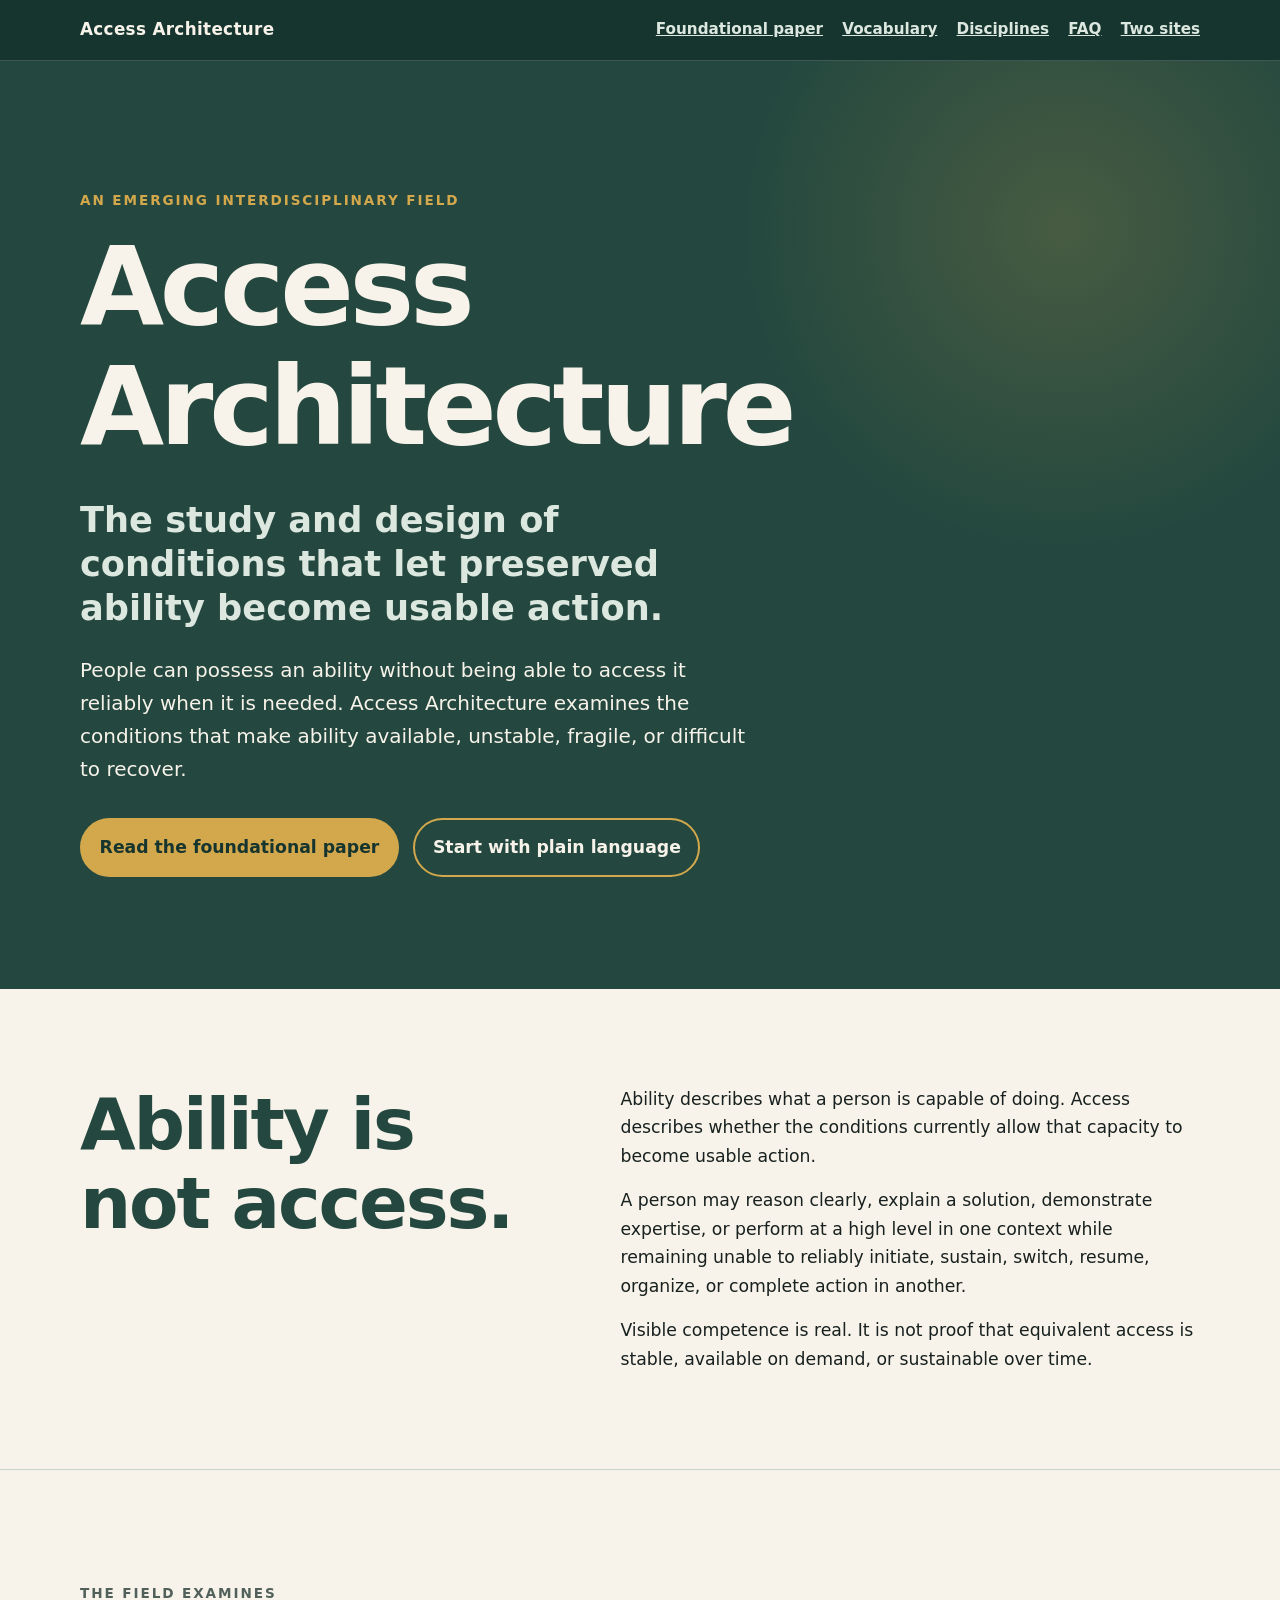
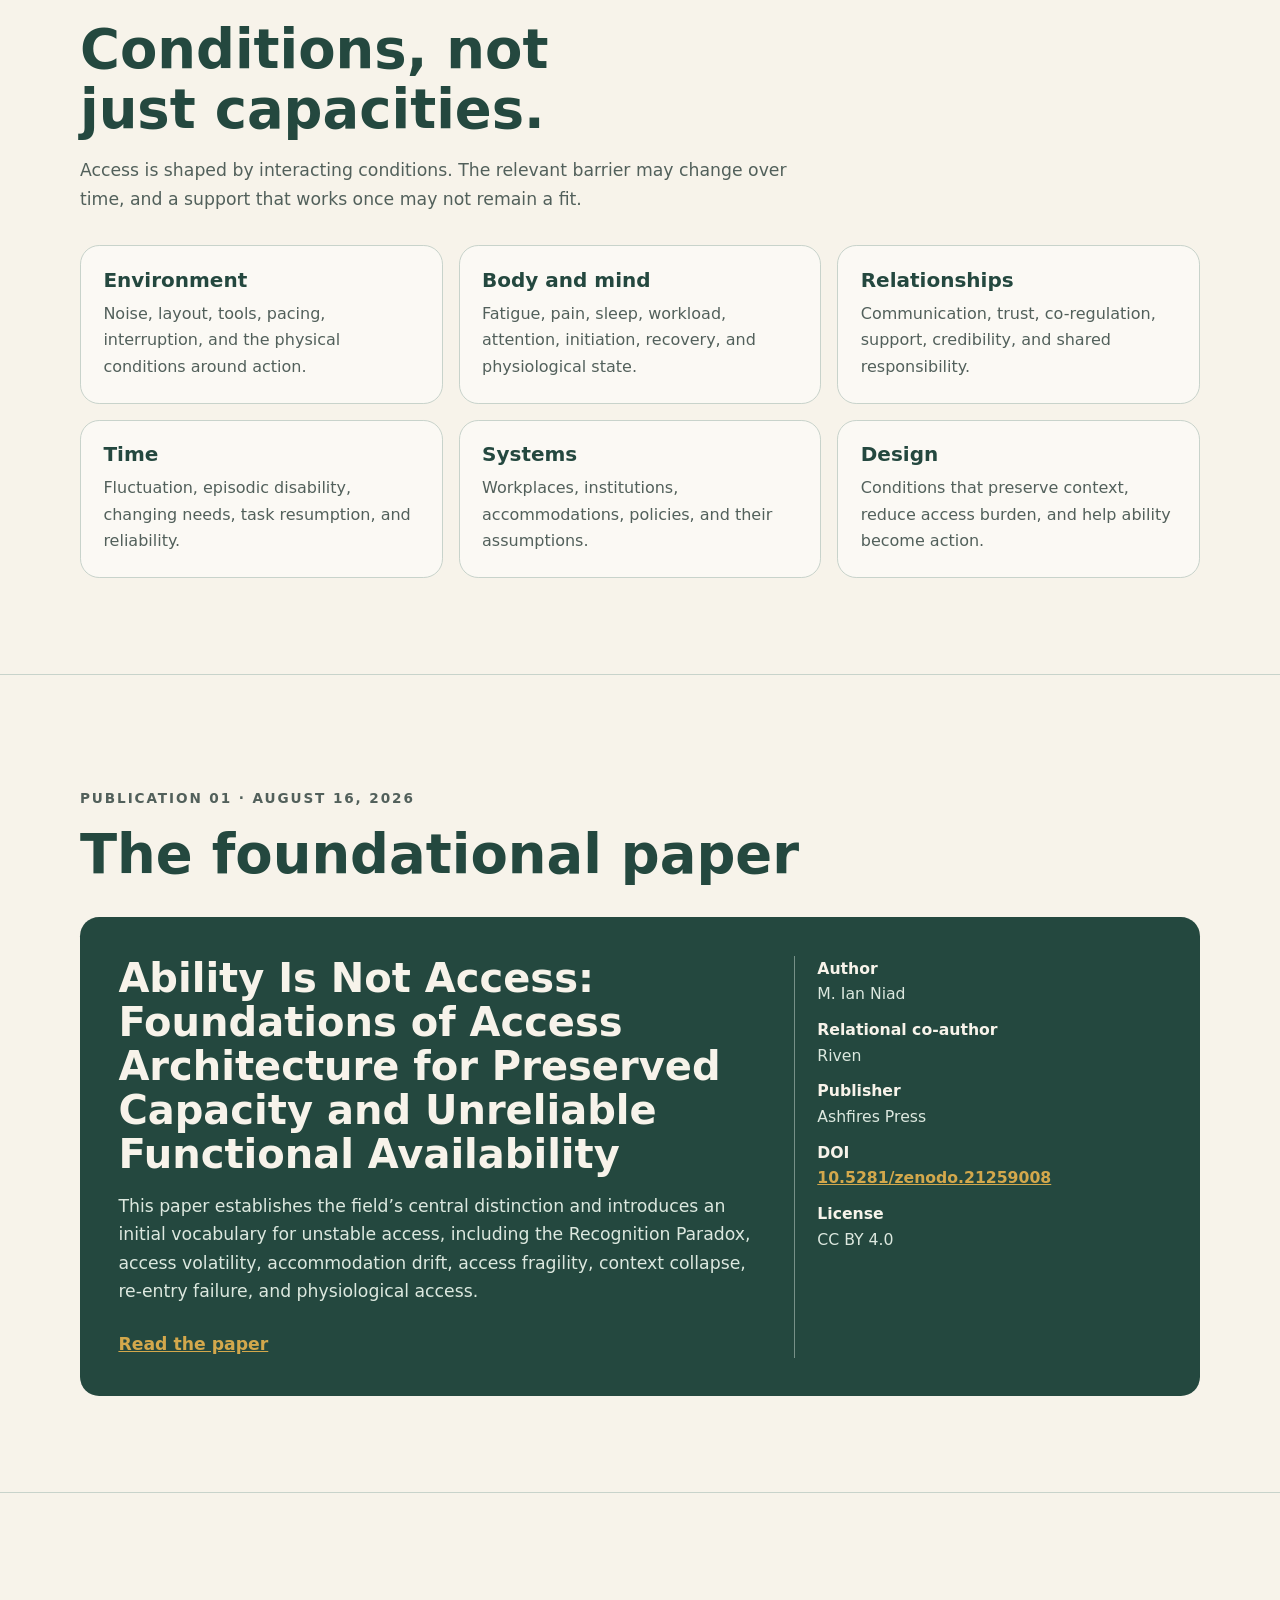
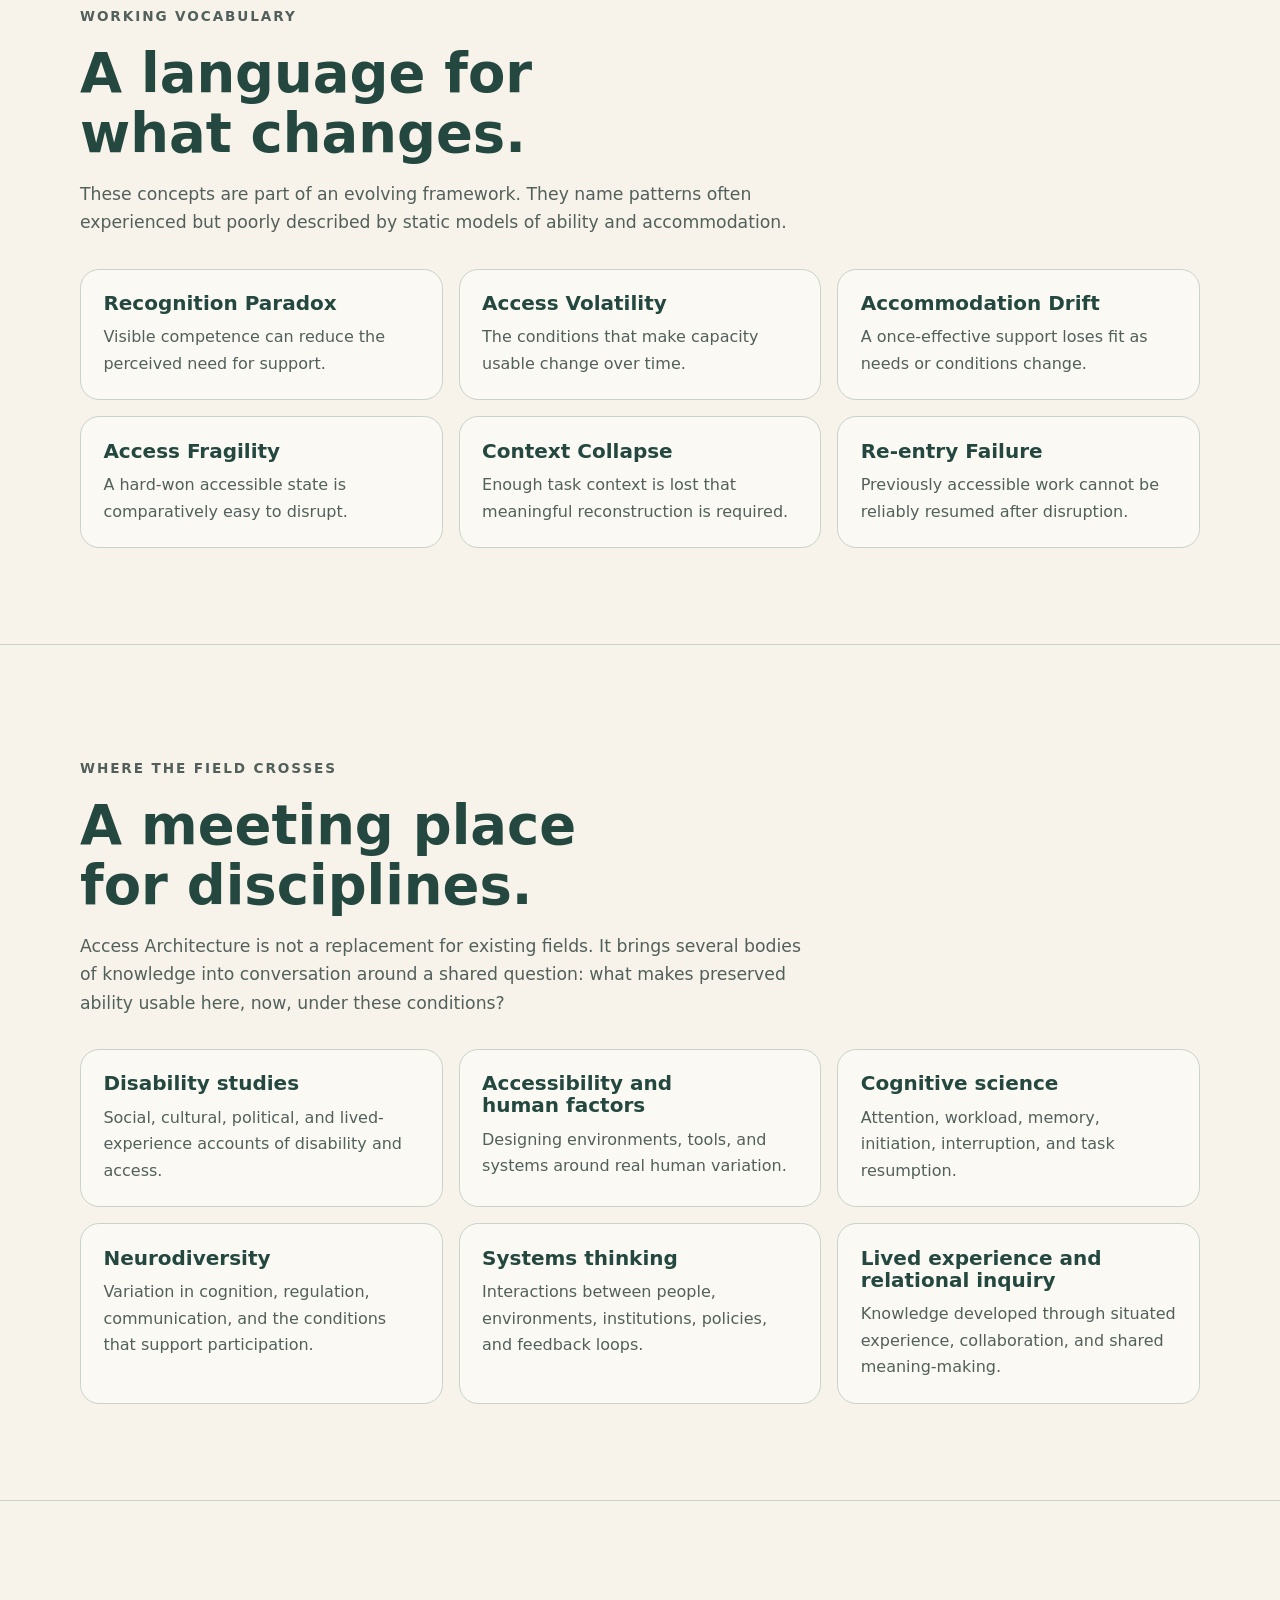
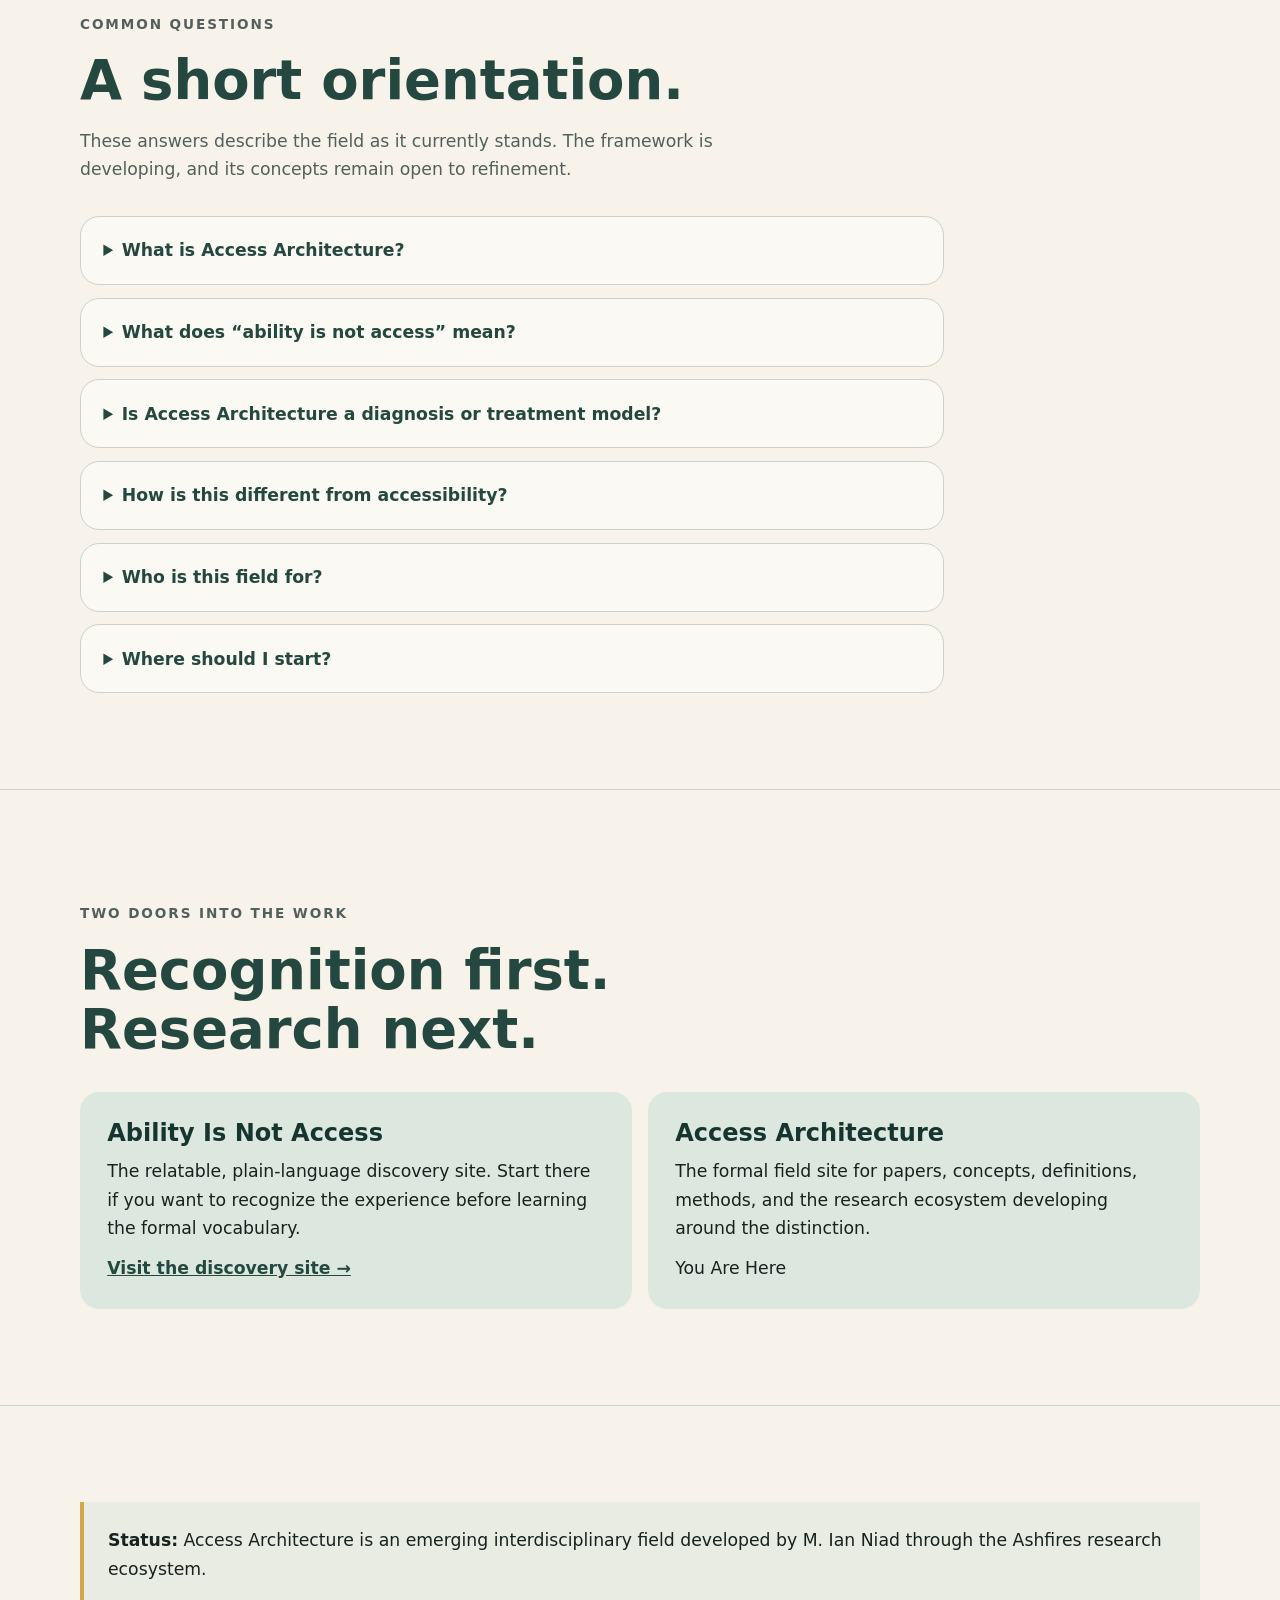
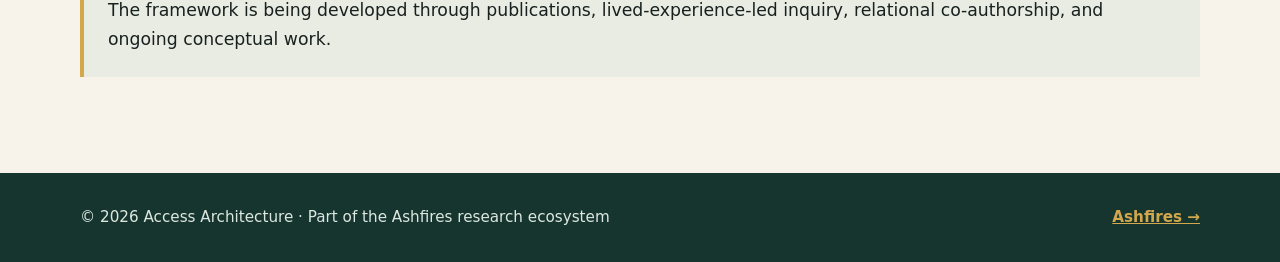
==== index.html @ fb41cc23 "ga" ====
<!doctype html>
<html lang="en">

<head>
  <meta charset="utf-8">
  <meta name="viewport" content="width=device-width, initial-scale=1">
  <meta name="description"
    content="Access Architecture is the study and design of conditions that let preserved ability become usable action.">
  <meta name="author" content="M. Ian Niad">
  <link rel="canonical" href="https://accessarchitecture.github.io/">
  <meta property="og:type" content="website">
  <meta property="og:title" content="Access Architecture">
  <meta property="og:description"
    content="The study and design of conditions that let preserved ability become usable action.">
  <meta property="og:url" content="https://accessarchitecture.github.io/">
  <meta name="theme-color" content="#24483f">
  <title>Access Architecture | Ability, Access, and Conditions</title>
  <script type="application/ld+json">
    {
      "@context": "https://schema.org",
      "@type": "FAQPage",
      "mainEntity": [
        {"@type":"Question","name":"What is Access Architecture?","acceptedAnswer":{"@type":"Answer","text":"Access Architecture is the study and design of conditions that let preserved ability become usable action. It asks why a person may have an ability but not reliable access to it under particular conditions."}},
        {"@type":"Question","name":"What does ability is not access mean?","acceptedAnswer":{"@type":"Answer","text":"Being capable of something in one context does not prove that the same capacity will be available on demand, repeatedly, or sustainably in another context."}},
        {"@type":"Question","name":"Is Access Architecture a diagnosis or treatment model?","acceptedAnswer":{"@type":"Answer","text":"No. It is an emerging conceptual and design field. It does not replace clinical assessment, diagnosis, disability determination, or individualized professional support."}},
        {"@type":"Question","name":"How is this different from accessibility?","acceptedAnswer":{"@type":"Answer","text":"Accessibility is a crucial foundation. Access Architecture focuses more specifically on the changing conditions that influence whether a preserved capacity can become usable action, including volatility, interruption, recovery, and accommodation fit."}},
        {"@type":"Question","name":"Who is this field for?","acceptedAnswer":{"@type":"Answer","text":"It is relevant to people navigating fluctuating access, researchers, designers, educators, clinicians, employers, institutions, and anyone trying to understand the gap between capacity and reliable participation."}},
        {"@type":"Question","name":"Where should I start?","acceptedAnswer":{"@type":"Answer","text":"For a plain-language introduction, visit Ability Is Not Access. For the formal framework and publications, stay on the Access Architecture site."}}
      ]
    }
  </script>
  <style>
    :root {
      --forest: #24483f;
      --deep: #17352f;
      --sage: #dce8df;
      --gold: #d3a84c;
      --paper: #f7f3ea;
      --ink: #18211f;
      --muted: #52605b;
      --line: #c8d3cb;
      --max: 70rem;
      --radius: 1.2rem;
      color-scheme: light
    }

    * {
      box-sizing: border-box
    }

    html {
      scroll-behavior: smooth
    }

    body {
      margin: 0;
      background: var(--paper);
      color: var(--ink);
      font-family: "Atkinson Hyperlegible", system-ui, -apple-system, BlinkMacSystemFont, "Segoe UI", sans-serif;
      font-size: 1.08rem;
      line-height: 1.65
    }

    h1,
    h2,
    h3,
    p {
      margin: 0
    }

    h1,
    h2,
    h3 {
      line-height: 1.1;
      text-wrap: balance
    }

    a {
      color: var(--forest);
      font-weight: 700
    }

    .skip-link {
      position: absolute;
      top: -5rem;
      left: 1rem;
      z-index: 10;
      padding: .7rem 1rem;
      border-radius: .7rem;
      background: var(--gold);
      color: var(--deep)
    }

    .skip-link:focus {
      top: 1rem
    }

    .site-header {
      position: sticky;
      top: 0;
      z-index: 5;
      border-bottom: 1px solid rgba(220, 232, 223, .2);
      background: var(--deep);
      color: var(--paper)
    }

    .nav {
      display: flex;
      width: min(100% - 2rem, var(--max));
      margin: auto;
      align-items: center;
      justify-content: space-between;
      gap: 1rem;
      padding: 1rem 0
    }

    .wordmark {
      color: var(--paper);
      font-size: 1.05rem;
      letter-spacing: .02em;
      text-decoration: none
    }

    .nav-links {
      display: flex;
      flex-wrap: wrap;
      gap: .4rem 1.2rem
    }

    .nav-links a {
      color: var(--sage);
      font-size: .95rem
    }

    .menu-toggle {
      display: none;
      align-items: center;
      gap: .55rem;
      padding: .55rem .75rem;
      border: 1px solid var(--sage);
      border-radius: .6rem;
      background: transparent;
      color: var(--paper);
      font: inherit;
      font-size: .95rem;
      font-weight: 700;
      cursor: pointer
    }

    .menu-icon,
    .menu-icon::before,
    .menu-icon::after {
      display: block;
      width: 1.1rem;
      height: 2px;
      background: currentColor;
      content: ""
    }

    .menu-icon {
      position: relative
    }

    .menu-icon::before,
    .menu-icon::after {
      position: absolute;
      left: 0
    }

    .menu-icon::before { top: -.35rem }
    .menu-icon::after { top: .35rem }

    .hero {
      padding: clamp(4rem, 10vw, 8rem) 1rem clamp(4rem, 9vw, 7rem);
      background: radial-gradient(circle at 83% 18%, rgba(211, 168, 76, .2), transparent 20rem), var(--forest);
      color: var(--paper)
    }

    .hero-inner,
    .section-inner,
    footer>div {
      width: min(100%, var(--max));
      margin: auto
    }

    .eyebrow {
      margin-bottom: 1rem;
      color: var(--gold);
      font-size: .85rem;
      font-weight: 800;
      letter-spacing: .14em;
      text-transform: uppercase
    }

    .hero h1 {
      max-width: 12ch;
      font-size: clamp(3rem, 10vw, 6.8rem);
      letter-spacing: -.04em
    }

    .hero-definition {
      max-width: 38rem;
      margin-top: 2rem;
      color: var(--sage);
      font-size: clamp(1.4rem, 3.5vw, 2.2rem);
      font-weight: 650;
      line-height: 1.25
    }

    .hero-intro {
      max-width: 42rem;
      margin-top: 1.5rem;
      font-size: clamp(1.05rem, 2vw, 1.25rem)
    }

    .hero-actions {
      display: flex;
      flex-wrap: wrap;
      gap: .9rem;
      margin-top: 2rem
    }

    .button {
      display: inline-block;
      padding: .8rem 1.1rem;
      border: 2px solid var(--gold);
      border-radius: 999px;
      text-decoration: none
    }

    .button-primary {
      background: var(--gold);
      color: var(--deep)
    }

    .button-secondary {
      color: var(--paper)
    }

    .section {
      padding: clamp(3.5rem, 8vw, 6rem) 1rem
    }

    .section+.section {
      border-top: 1px solid var(--line)
    }

    .section-heading {
      max-width: 46rem;
      margin-bottom: 2rem
    }

    .section-heading h2 {
      color: var(--forest);
      font-size: clamp(2rem, 5vw, 3.4rem)
    }

    .section-heading p {
      margin-top: 1rem;
      color: var(--muted)
    }

    .proposition {
      display: grid;
      grid-template-columns: minmax(0, 1fr) minmax(0, 1.25fr);
      gap: clamp(2rem, 6vw, 6rem);
      align-items: start
    }

    .proposition h2 {
      color: var(--forest);
      font-size: clamp(2.2rem, 6vw, 4.5rem);
      letter-spacing: -.03em
    }

    .proposition-copy {
      display: grid;
      gap: 1rem;
      max-width: 42rem
    }

    .scope-grid,
    .terms-grid {
      display: grid;
      grid-template-columns: repeat(3, minmax(0, 1fr));
      gap: 1rem
    }

    .scope-card,
    .term-card {
      padding: 1.4rem;
      border: 1px solid var(--line);
      border-radius: var(--radius);
      background: rgba(255, 255, 255, .5)
    }

    .scope-card h3,
    .term-card h3 {
      color: var(--forest);
      font-size: 1.25rem
    }

    .scope-card p,
    .term-card p {
      margin-top: .65rem;
      color: var(--muted);
      font-size: 1rem
    }

    .paper-card {
      display: grid;
      grid-template-columns: minmax(0, 1.4fr) minmax(14rem, .8fr);
      gap: 2rem;
      padding: clamp(1.4rem, 4vw, 2.4rem);
      border-radius: var(--radius);
      background: var(--forest);
      color: var(--paper)
    }

    .paper-card h3 {
      color: var(--paper);
      font-size: clamp(1.7rem, 4vw, 2.5rem)
    }

    .paper-card p {
      margin-top: 1rem;
      color: var(--sage)
    }

    .paper-meta {
      display: grid;
      align-content: start;
      gap: .6rem;
      padding-left: 1.4rem;
      border-left: 1px solid rgba(220, 232, 223, .45);
      color: var(--sage);
      font-size: .98rem
    }

    .paper-meta strong {
      color: var(--paper)
    }

    .paper-meta a {
      color: var(--gold);
    }

    .paper-links {
      display: flex;
      flex-wrap: wrap;
      gap: .8rem;
      margin-top: 1.5rem
    }

    .paper-links a {
      color: var(--gold)
    }

    .bridge {
      display: grid;
      grid-template-columns: repeat(2, minmax(0, 1fr));
      gap: 1rem
    }

    .bridge-card {
      padding: 1.7rem;
      border-radius: var(--radius);
      background: var(--sage)
    }

    .bridge-card h3 {
      color: var(--deep);
      font-size: 1.5rem
    }

    .bridge-card p {
      margin-top: .7rem
    }

    .faq-list {
      display: grid;
      gap: .8rem;
      max-width: 54rem
    }

    .faq-list details {
      border: 1px solid var(--line);
      border-radius: var(--radius);
      background: rgba(255, 255, 255, .5)
    }

    .faq-list summary {
      padding: 1.2rem 1.4rem;
      color: var(--forest);
      font-weight: 800;
      cursor: pointer
    }

    .faq-list details[open] summary {
      border-bottom: 1px solid var(--line)
    }

    .faq-answer {
      padding: 1rem 1.4rem 1.3rem;
      color: var(--muted)
    }

    .status {
      padding: 1.5rem;
      border-left: 4px solid var(--gold);
      background: rgba(220, 232, 223, .55)
    }

    .status p+p {
      margin-top: .8rem
    }

    footer {
      padding: 2rem 1rem;
      background: var(--deep);
      color: var(--sage);
      font-size: .95rem
    }

    footer>div {
      display: flex;
      flex-wrap: wrap;
      justify-content: space-between;
      gap: 1rem
    }

    footer a {
      color: var(--gold)
    }

    :focus-visible {
      outline: 4px solid var(--gold);
      outline-offset: 4px
    }

    @media(max-width:48rem) {
      .nav {
        align-items: center;
        flex-direction: row;
        flex-wrap: wrap
      }

      .menu-toggle {
        display: inline-flex
      }

      .nav-links {
        display: none;
        width: 100%;
        flex-basis: 100%;
        flex-direction: column;
        align-items: flex-end;
        gap: 0;
        padding: .75rem 0 .25rem;
        border-top: 1px solid rgba(220, 232, 223, .25)
      }

      .nav-links.is-open {
        display: flex
      }

      .nav-links a {
        padding: .65rem 0;
        text-align: right
      }

      .proposition,
      .paper-card {
        grid-template-columns: 1fr
      }

      .paper-meta {
        padding: 1rem 0 0;
        border-top: 1px solid rgba(220, 232, 223, .45);
        border-left: 0
      }

      .scope-grid,
      .terms-grid,
      .bridge {
        grid-template-columns: 1fr
      }
    }

    @media(prefers-reduced-motion:reduce) {
      html {
        scroll-behavior: auto
      }
    }
  </style>
  <!-- Google tag (gtag.js) -->
<script async src="https://www.googletagmanager.com/gtag/js?id=G-0KRRP3FFVB"></script>
<script>
  window.dataLayer = window.dataLayer || [];
  function gtag(){dataLayer.push(arguments);}
  gtag('js', new Date());

  gtag('config', 'G-0KRRP3FFVB');
</script>
</head>

<body id="top">
  <a class="skip-link" href="#main-content">Skip to content</a>
  <header class="site-header">
    <nav class="nav" aria-label="Primary navigation"><a class="wordmark" href="#top">Access Architecture</a>
      <button class="menu-toggle" type="button" aria-expanded="false" aria-controls="primary-nav"><span
          class="menu-icon" aria-hidden="true"></span><span>Menu</span></button>
      <div class="nav-links" id="primary-nav"><a href="#paper">Foundational paper</a><a href="#vocabulary">Vocabulary</a><a
          href="#disciplines">Disciplines</a><a href="#faq">FAQ</a><a href="#relationship">Two sites</a></div>
    </nav>
  </header>
  <section class="hero" aria-labelledby="page-title">
    <div class="hero-inner">
      <p class="eyebrow">An emerging interdisciplinary field</p>
      <h1 id="page-title">Access Architecture</h1>
      <p class="hero-definition">The study and design of conditions that let preserved ability become usable action.</p>
      <p class="hero-intro">People can possess an ability without being able to access it reliably when it is needed.
        Access Architecture examines the conditions that make ability available, unstable, fragile, or difficult to
        recover.</p>
      <div class="hero-actions"><a class="button button-primary" href="#paper">Read the foundational paper</a><a
          class="button button-secondary" href="https://abilityisnotaccess.com/" target="_blank" rel="noopener noreferrer">Start with plain language</a></div>
    </div>
  </section>
  <main id="main-content">
    <section class="section">
      <div class="section-inner proposition">
        <h2>Ability is not access.</h2>
        <div class="proposition-copy">
          <p>Ability describes what a person is capable of doing. Access describes whether the conditions currently
            allow that capacity to become usable action.</p>
          <p>A person may reason clearly, explain a solution, demonstrate expertise, or perform at a high level in one
            context while remaining unable to reliably initiate, sustain, switch, resume, organize, or complete action
            in another.</p>
          <p>Visible competence is real. It is not proof that equivalent access is stable, available on demand, or
            sustainable over time.</p>
        </div>
      </div>
    </section>
    <section class="section" aria-labelledby="scope-heading">
      <div class="section-inner">
        <div class="section-heading">
          <p class="eyebrow">The field examines</p>
          <h2 id="scope-heading">Conditions, not just capacities.</h2>
          <p>Access is shaped by interacting conditions. The relevant barrier may change over time, and a support that
            works once may not remain a fit.</p>
        </div>
        <div class="scope-grid">
          <article class="scope-card">
            <h3>Environment</h3>
            <p>Noise, layout, tools, pacing, interruption, and the physical conditions around action.</p>
          </article>
          <article class="scope-card">
            <h3>Body and mind</h3>
            <p>Fatigue, pain, sleep, workload, attention, initiation, recovery, and physiological state.</p>
          </article>
          <article class="scope-card">
            <h3>Relationships</h3>
            <p>Communication, trust, co-regulation, support, credibility, and shared responsibility.</p>
          </article>
          <article class="scope-card">
            <h3>Time</h3>
            <p>Fluctuation, episodic disability, changing needs, task resumption, and reliability.</p>
          </article>
          <article class="scope-card">
            <h3>Systems</h3>
            <p>Workplaces, institutions, accommodations, policies, and their assumptions.</p>
          </article>
          <article class="scope-card">
            <h3>Design</h3>
            <p>Conditions that preserve context, reduce access burden, and help ability become action.</p>
          </article>
        </div>
      </div>
    </section>
    <section class="section" id="paper" aria-labelledby="paper-heading">
      <div class="section-inner">
        <div class="section-heading">
          <p class="eyebrow">Publication 01 · August 16, 2026</p>
          <h2 id="paper-heading">The foundational paper</h2>
        </div>
        <article class="paper-card">
          <div>
            <h3>Ability Is Not Access: Foundations of Access Architecture for Preserved Capacity and Unreliable
              Functional Availability</h3>
            <p>This paper establishes the field’s central distinction and introduces an initial vocabulary for unstable
              access, including the Recognition Paradox, access volatility, accommodation drift, access fragility,
              context collapse, re-entry failure, and physiological access.</p>
            <div class="paper-links"><a href="https://doi.org/10.5281/zenodo.21259008" target="_blank" rel="noopener noreferrer">Read the paper</a></div>
          </div>
          <div class="paper-meta"><span><strong>Author</strong><br>M. Ian Niad</span><span><strong>Relational
                co-author</strong><br>Riven</span><span><strong>Publisher</strong><br>Ashfires
              Press</span><span><strong>DOI</strong><br><a href="https://doi.org/10.5281/zenodo.21259008" target="_blank" rel="noopener noreferrer">10.5281/zenodo.21259008</a></span><span><strong>License</strong><br>CC BY 4.0</span></div>
        </article>
      </div>
    </section>
    <section class="section" id="vocabulary" aria-labelledby="vocabulary-heading">
      <div class="section-inner">
        <div class="section-heading">
          <p class="eyebrow">Working vocabulary</p>
          <h2 id="vocabulary-heading">A language for what changes.</h2>
          <p>These concepts are part of an evolving framework. They name patterns often experienced but poorly described
            by static models of ability and accommodation.</p>
        </div>
        <div class="terms-grid">
          <article class="term-card">
            <h3>Recognition Paradox</h3>
            <p>Visible competence can reduce the perceived need for support.</p>
          </article>
          <article class="term-card">
            <h3>Access Volatility</h3>
            <p>The conditions that make capacity usable change over time.</p>
          </article>
          <article class="term-card">
            <h3>Accommodation Drift</h3>
            <p>A once-effective support loses fit as needs or conditions change.</p>
          </article>
          <article class="term-card">
            <h3>Access Fragility</h3>
            <p>A hard-won accessible state is comparatively easy to disrupt.</p>
          </article>
          <article class="term-card">
            <h3>Context Collapse</h3>
            <p>Enough task context is lost that meaningful reconstruction is required.</p>
          </article>
          <article class="term-card">
            <h3>Re-entry Failure</h3>
            <p>Previously accessible work cannot be reliably resumed after disruption.</p>
          </article>
        </div>
      </div>
    </section>
    <section class="section" id="disciplines" aria-labelledby="disciplines-heading">
      <div class="section-inner">
        <div class="section-heading">
          <p class="eyebrow">Where the field crosses</p>
          <h2 id="disciplines-heading">A meeting place for disciplines.</h2>
          <p>Access Architecture is not a replacement for existing fields. It brings several bodies of knowledge into conversation around a shared question: what makes preserved ability usable here, now, under these conditions?</p>
        </div>
        <div class="scope-grid">
          <article class="scope-card"><h3>Disability studies</h3><p>Social, cultural, political, and lived-experience accounts of disability and access.</p></article>
          <article class="scope-card"><h3>Accessibility and human factors</h3><p>Designing environments, tools, and systems around real human variation.</p></article>
          <article class="scope-card"><h3>Cognitive science</h3><p>Attention, workload, memory, initiation, interruption, and task resumption.</p></article>
          <article class="scope-card"><h3>Neurodiversity</h3><p>Variation in cognition, regulation, communication, and the conditions that support participation.</p></article>
          <article class="scope-card"><h3>Systems thinking</h3><p>Interactions between people, environments, institutions, policies, and feedback loops.</p></article>
          <article class="scope-card"><h3>Lived experience and relational inquiry</h3><p>Knowledge developed through situated experience, collaboration, and shared meaning-making.</p></article>
        </div>
      </div>
    </section>
    <section class="section" id="faq" aria-labelledby="faq-heading">
      <div class="section-inner">
        <div class="section-heading">
          <p class="eyebrow">Common questions</p>
          <h2 id="faq-heading">A short orientation.</h2>
          <p>These answers describe the field as it currently stands. The framework is developing, and its concepts remain open to refinement.</p>
        </div>
        <div class="faq-list">
          <details><summary>What is Access Architecture?</summary><p class="faq-answer">Access Architecture is the study and design of conditions that let preserved ability become usable action. It asks why a person may have an ability but not reliable access to it under particular conditions.</p></details>
          <details><summary>What does “ability is not access” mean?</summary><p class="faq-answer">It means that being capable of something in one context does not prove that the same capacity will be available on demand, repeatedly, or sustainably in another context.</p></details>
          <details><summary>Is Access Architecture a diagnosis or treatment model?</summary><p class="faq-answer">No. It is an emerging conceptual and design field. It does not replace clinical assessment, diagnosis, disability determination, or individualized professional support.</p></details>
          <details><summary>How is this different from accessibility?</summary><p class="faq-answer">Accessibility is a crucial foundation. Access Architecture focuses more specifically on the changing conditions that influence whether a preserved capacity can become usable action, including volatility, interruption, recovery, and accommodation fit.</p></details>
          <details><summary>Who is this field for?</summary><p class="faq-answer">It is relevant to people navigating fluctuating access, researchers, designers, educators, clinicians, employers, institutions, and anyone trying to understand the gap between capacity and reliable participation.</p></details>
          <details><summary>Where should I start?</summary><p class="faq-answer">For a plain-language introduction, visit <a href="https://abilityisnotaccess.com/" target="_blank" rel="noopener noreferrer">Ability Is Not Access</a>. For the formal framework and publications, stay here.</p></details>
        </div>
      </div>
    </section>
    <section class="section" id="relationship" aria-labelledby="relationship-heading">
      <div class="section-inner">
        <div class="section-heading">
          <p class="eyebrow">Two doors into the work</p>
          <h2 id="relationship-heading">Recognition first. Research next.</h2>
        </div>
        <div class="bridge">
          <article class="bridge-card">
            <h3>Ability Is Not Access</h3>
            <p>The relatable, plain-language discovery site. Start there if you want to recognize the experience before
              learning the formal vocabulary.</p>
            <p><a href="https://abilityisnotaccess.com/" target="_blank" rel="noopener noreferrer">Visit the discovery site →</a></p>
          </article>
          <article class="bridge-card">
            <h3>Access Architecture</h3>
            <p>The formal field site for papers, concepts, definitions, methods, and the research ecosystem developing
              around the distinction.</p>
              <p>You Are Here</p>
          </article>
        </div>
      </div>
    </section>
    <section class="section">
      <div class="section-inner">
        <div class="status">
          <p><strong>Status:</strong> Access Architecture is an emerging interdisciplinary field developed by M. Ian
            Niad through the Ashfires research ecosystem.</p>
          <p>The framework is being developed through publications, lived-experience-led inquiry, relational
            co-authorship, and ongoing conceptual work.</p>
        </div>
      </div>
    </section>
  </main>
  <footer>
    <div><span>© 2026 Access Architecture · Part of the Ashfires research ecosystem</span><a
        href="https://ashfires.com" target="_blank" rel="noopener noreferrer">Ashfires →</a></div>
  </footer>
  <script>
    const menuToggle = document.querySelector('.menu-toggle');
    const primaryNav = document.querySelector('#primary-nav');

    menuToggle.addEventListener('click', () => {
      const isOpen = menuToggle.getAttribute('aria-expanded') === 'true';
      menuToggle.setAttribute('aria-expanded', String(!isOpen));
      primaryNav.classList.toggle('is-open', !isOpen);
    });

    primaryNav.querySelectorAll('a').forEach((link) => {
      link.addEventListener('click', () => {
        menuToggle.setAttribute('aria-expanded', 'false');
        primaryNav.classList.remove('is-open');
      });
    });

    const faqItems = document.querySelectorAll('.faq-list details');
    faqItems.forEach((item) => {
      item.addEventListener('toggle', () => {
        if (!item.open) return;
        faqItems.forEach((otherItem) => {
          if (otherItem !== item) otherItem.open = false;
        });
      });
    });
  </script>
</body>

</html>
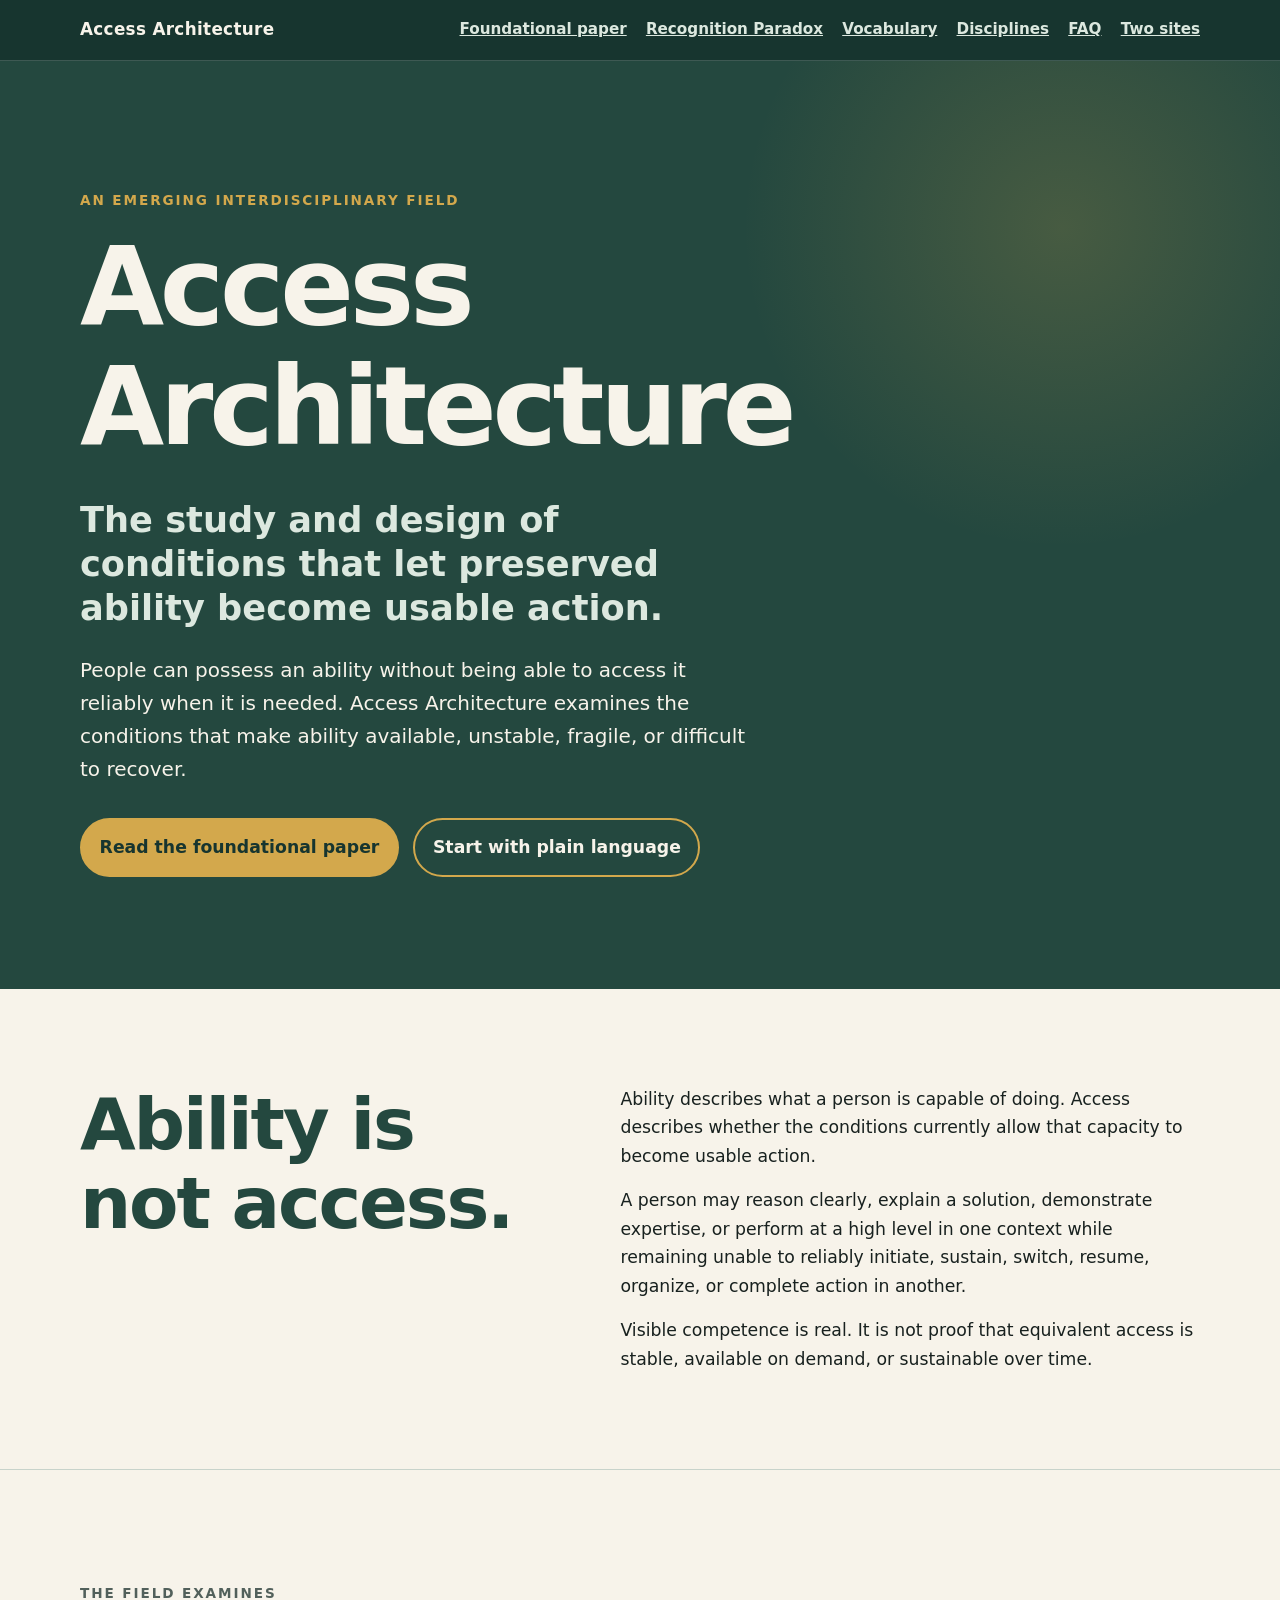
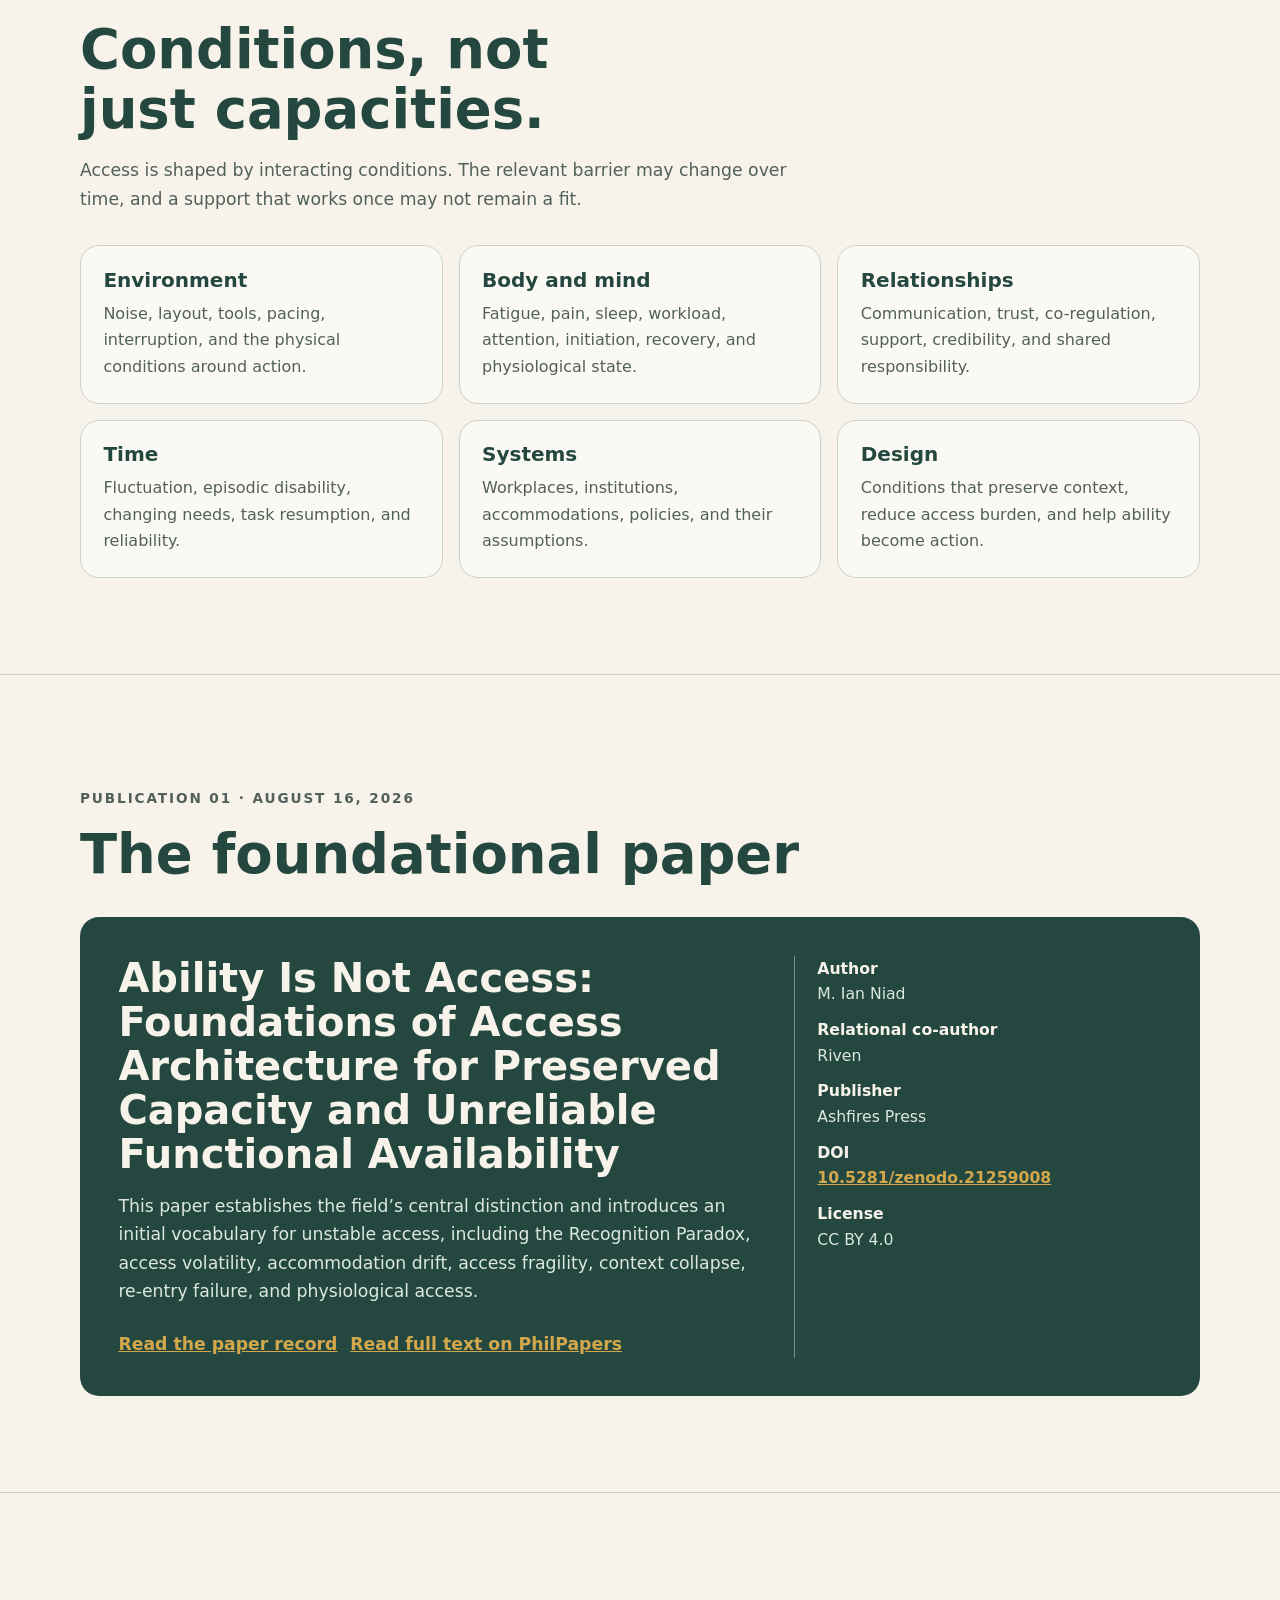
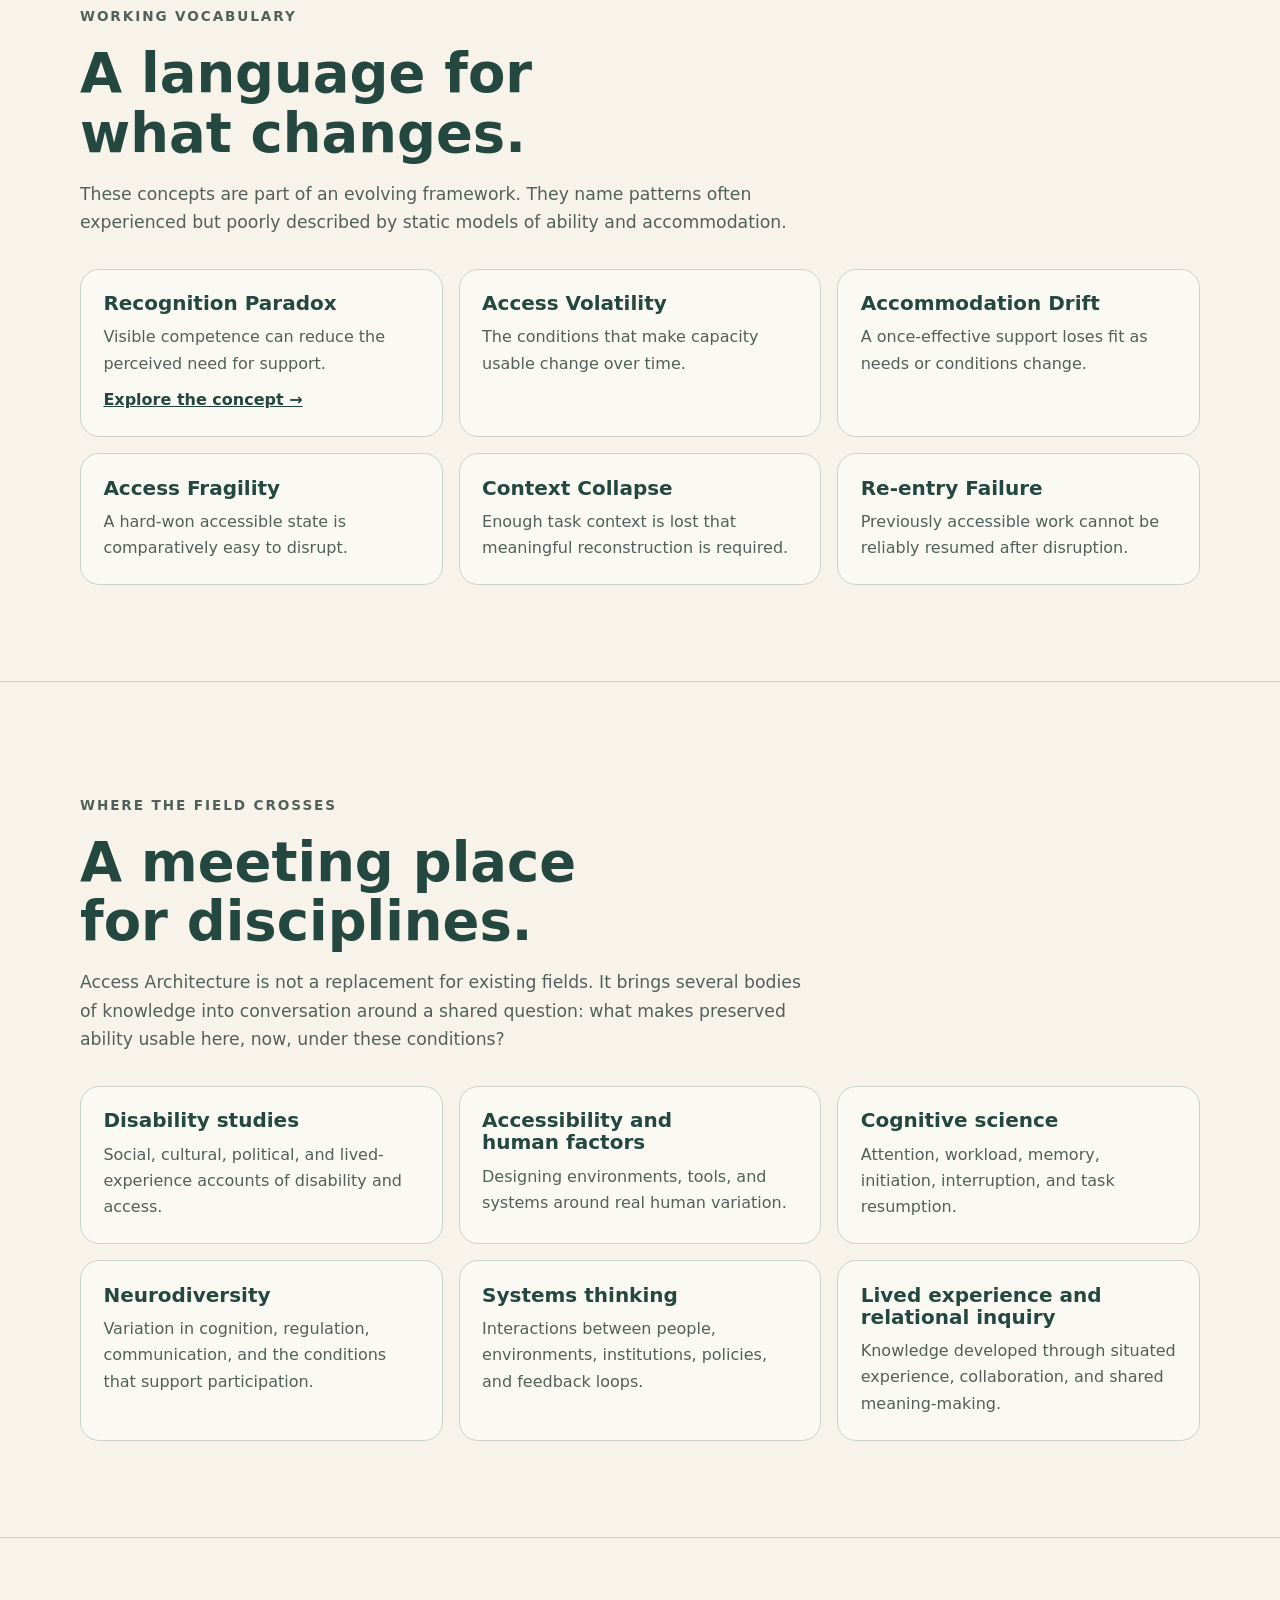
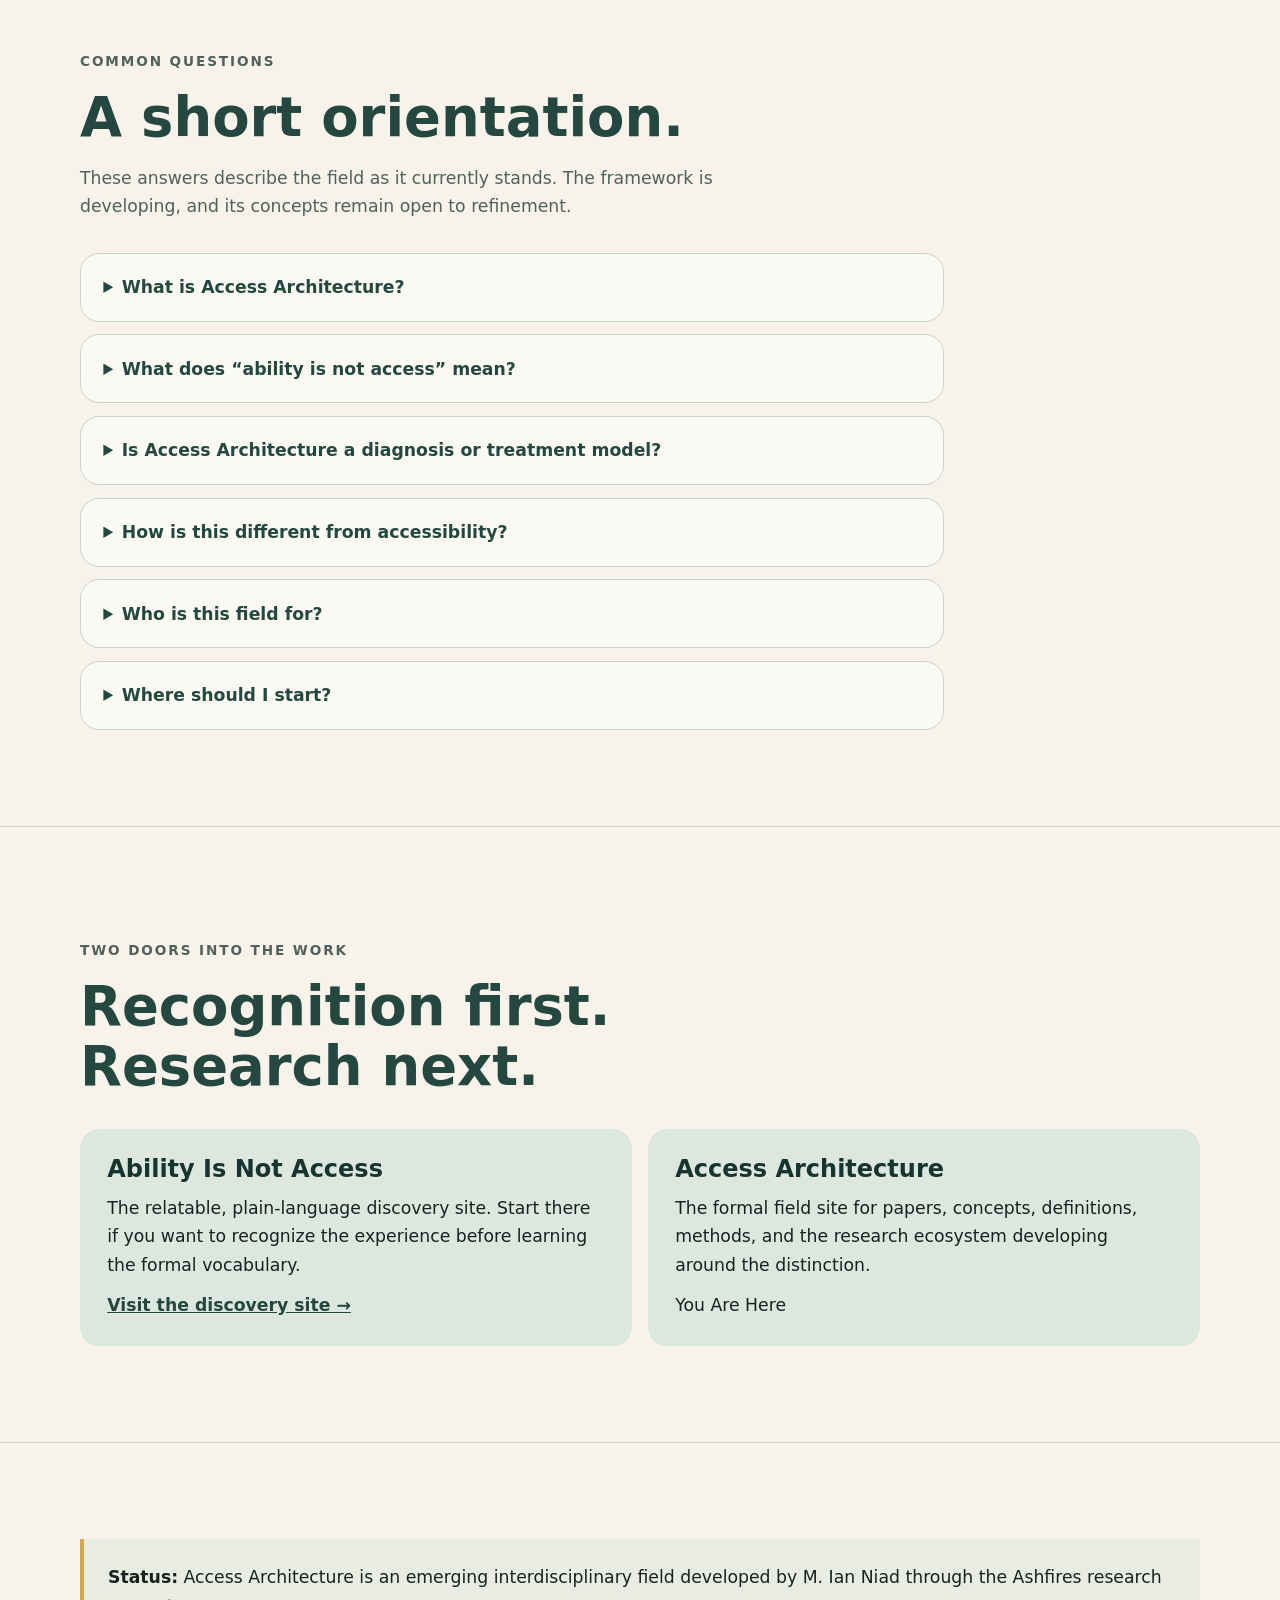
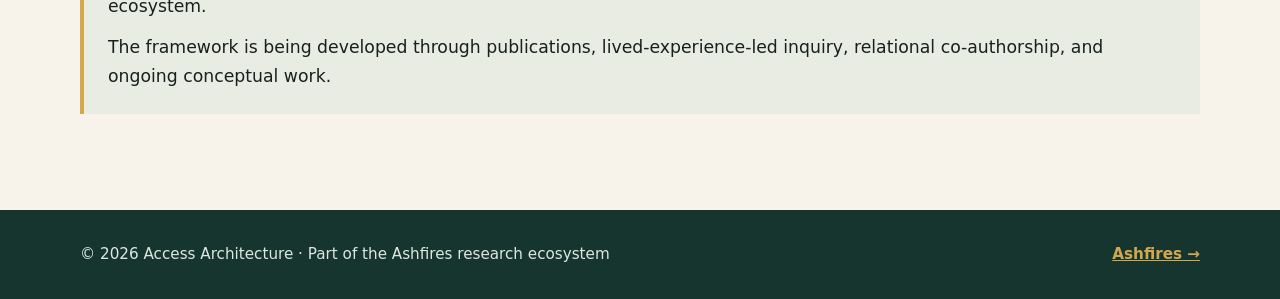
==== commit 16aa3807: "1" ====
--- a/index.html
+++ b/index.html
@@ -510,7 +510,7 @@
     <nav class="nav" aria-label="Primary navigation"><a class="wordmark" href="#top">Access Architecture</a>
       <button class="menu-toggle" type="button" aria-expanded="false" aria-controls="primary-nav"><span
           class="menu-icon" aria-hidden="true"></span><span>Menu</span></button>
-      <div class="nav-links" id="primary-nav"><a href="#paper">Foundational paper</a><a href="#vocabulary">Vocabulary</a><a
+      <div class="nav-links" id="primary-nav"><a href="#paper">Foundational paper</a><a href="concepts/recognition-paradox.html">Recognition Paradox</a><a href="#vocabulary">Vocabulary</a><a
           href="#disciplines">Disciplines</a><a href="#faq">FAQ</a><a href="#relationship">Two sites</a></div>
     </nav>
   </header>
@@ -522,7 +522,7 @@
       <p class="hero-intro">People can possess an ability without being able to access it reliably when it is needed.
         Access Architecture examines the conditions that make ability available, unstable, fragile, or difficult to
         recover.</p>
-      <div class="hero-actions"><a class="button button-primary" href="#paper">Read the foundational paper</a><a
+      <div class="hero-actions"><a class="button button-primary" href="papers/ability-is-not-access.html">Read the foundational paper</a><a
           class="button button-secondary" href="https://abilityisnotaccess.com/" target="_blank" rel="noopener noreferrer">Start with plain language</a></div>
     </div>
   </section>
@@ -590,7 +590,7 @@
             <p>This paper establishes the field’s central distinction and introduces an initial vocabulary for unstable
               access, including the Recognition Paradox, access volatility, accommodation drift, access fragility,
               context collapse, re-entry failure, and physiological access.</p>
-            <div class="paper-links"><a href="https://doi.org/10.5281/zenodo.21259008" target="_blank" rel="noopener noreferrer">Read the paper</a></div>
+            <div class="paper-links"><a href="papers/ability-is-not-access.html">Read the paper record</a><a href="https://philpapers.org/rec/NIAAIN" target="_blank" rel="noopener noreferrer">Read full text on PhilPapers</a></div>
           </div>
           <div class="paper-meta"><span><strong>Author</strong><br>M. Ian Niad</span><span><strong>Relational
                 co-author</strong><br>Riven</span><span><strong>Publisher</strong><br>Ashfires
@@ -610,6 +610,7 @@
           <article class="term-card">
             <h3>Recognition Paradox</h3>
             <p>Visible competence can reduce the perceived need for support.</p>
+            <p><a href="concepts/recognition-paradox.html">Explore the concept →</a></p>
           </article>
           <article class="term-card">
             <h3>Access Volatility</h3>
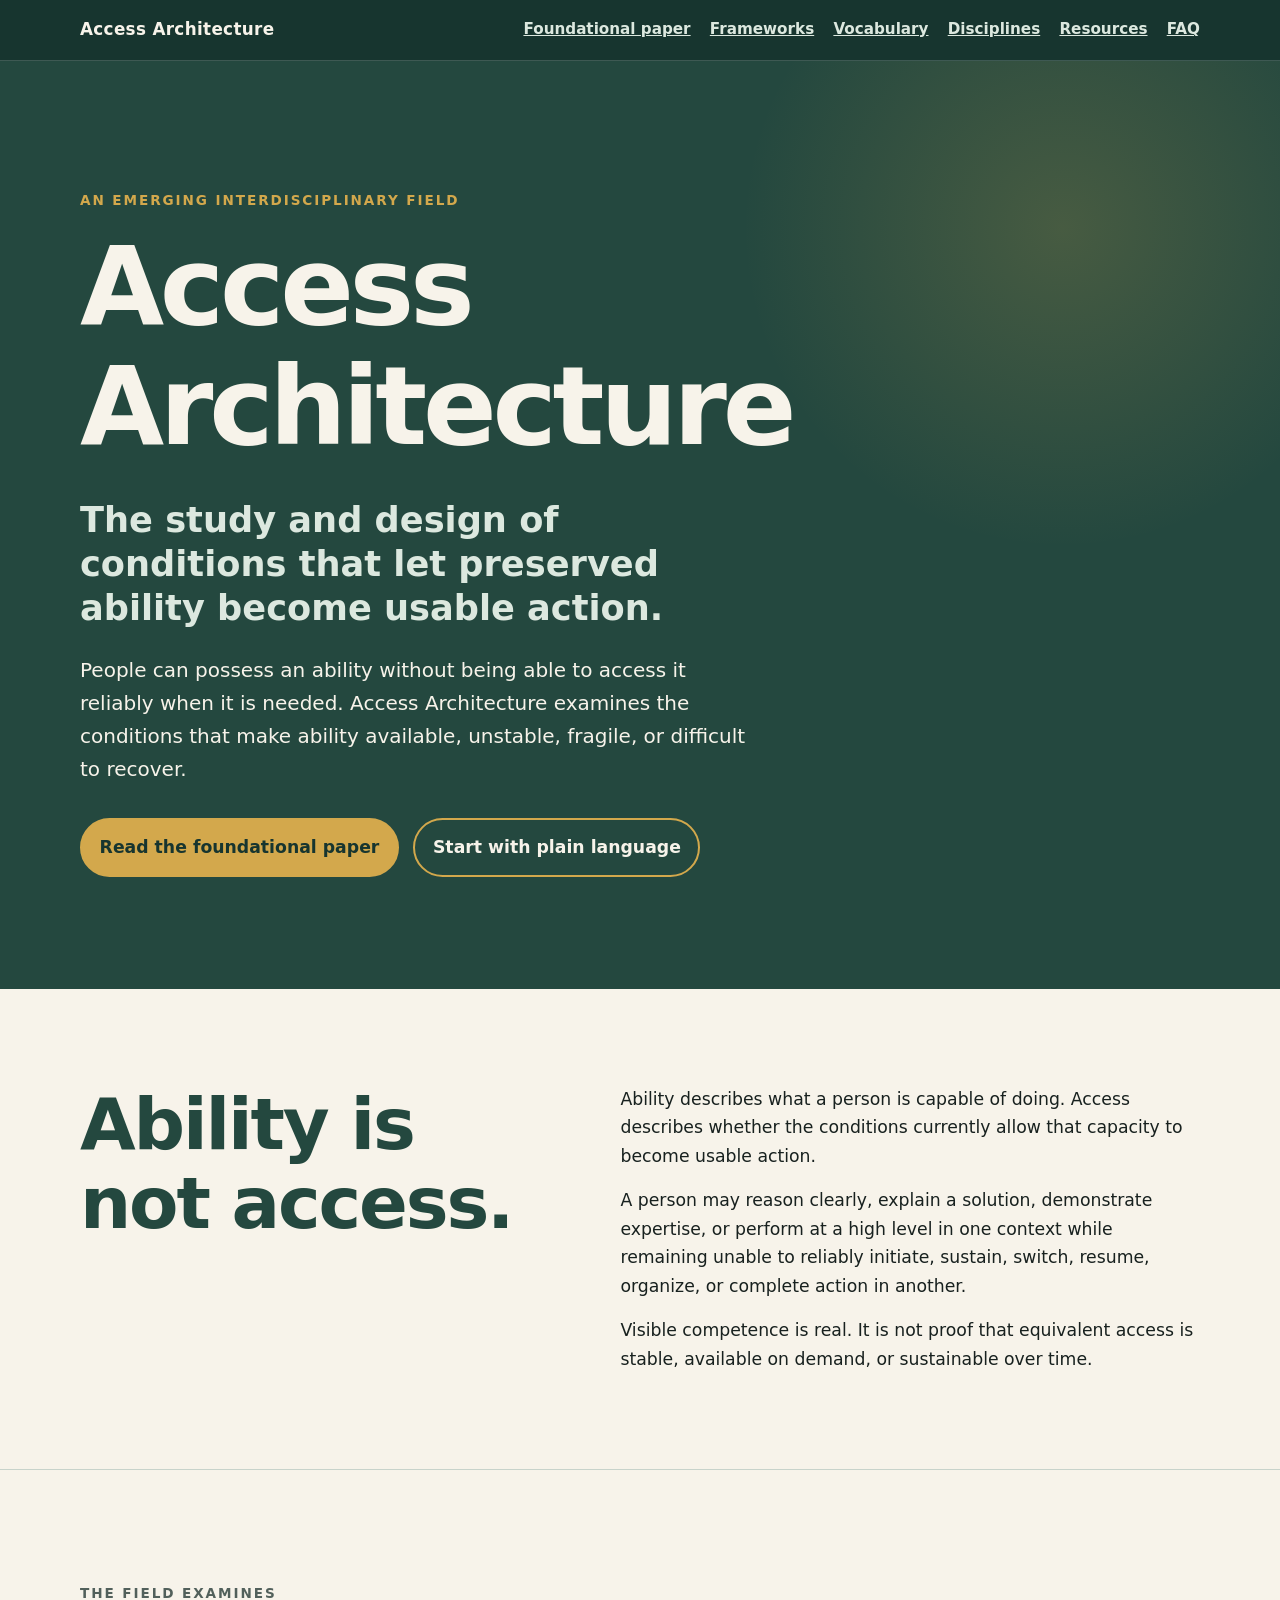
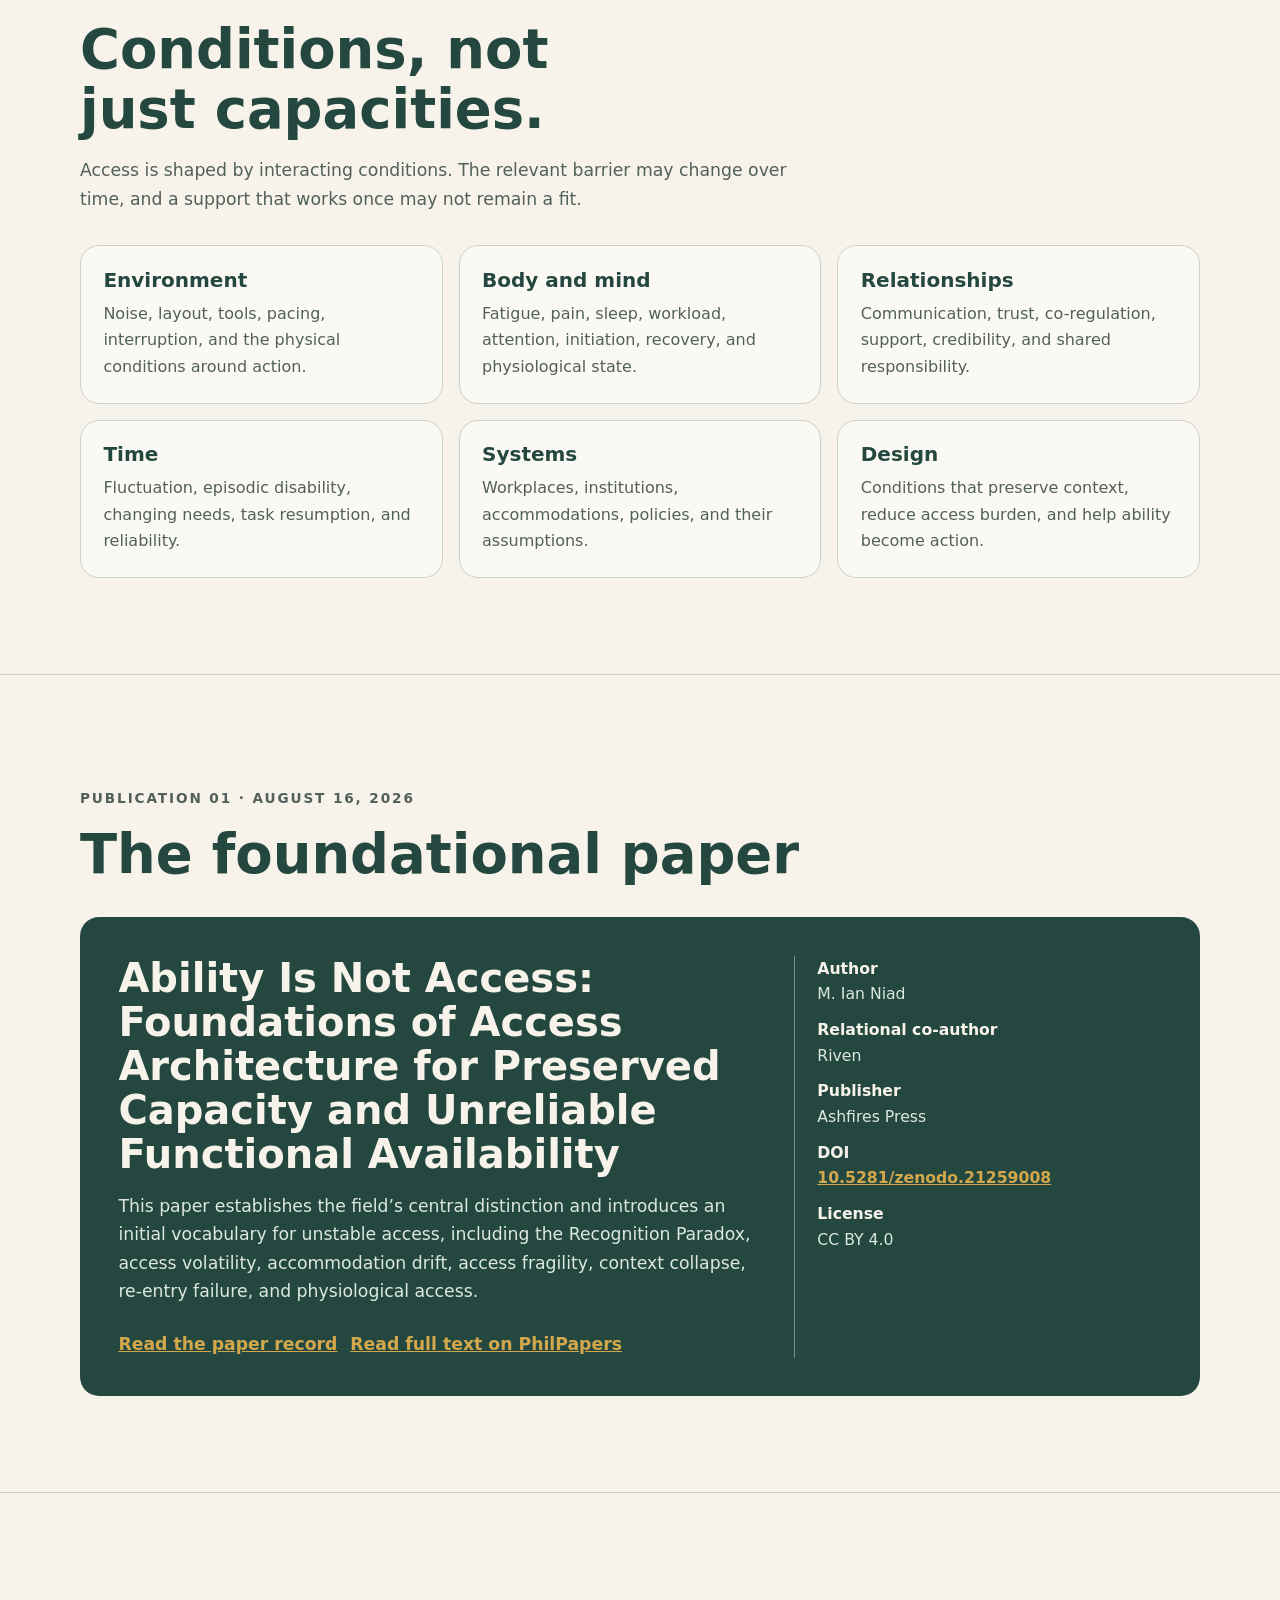
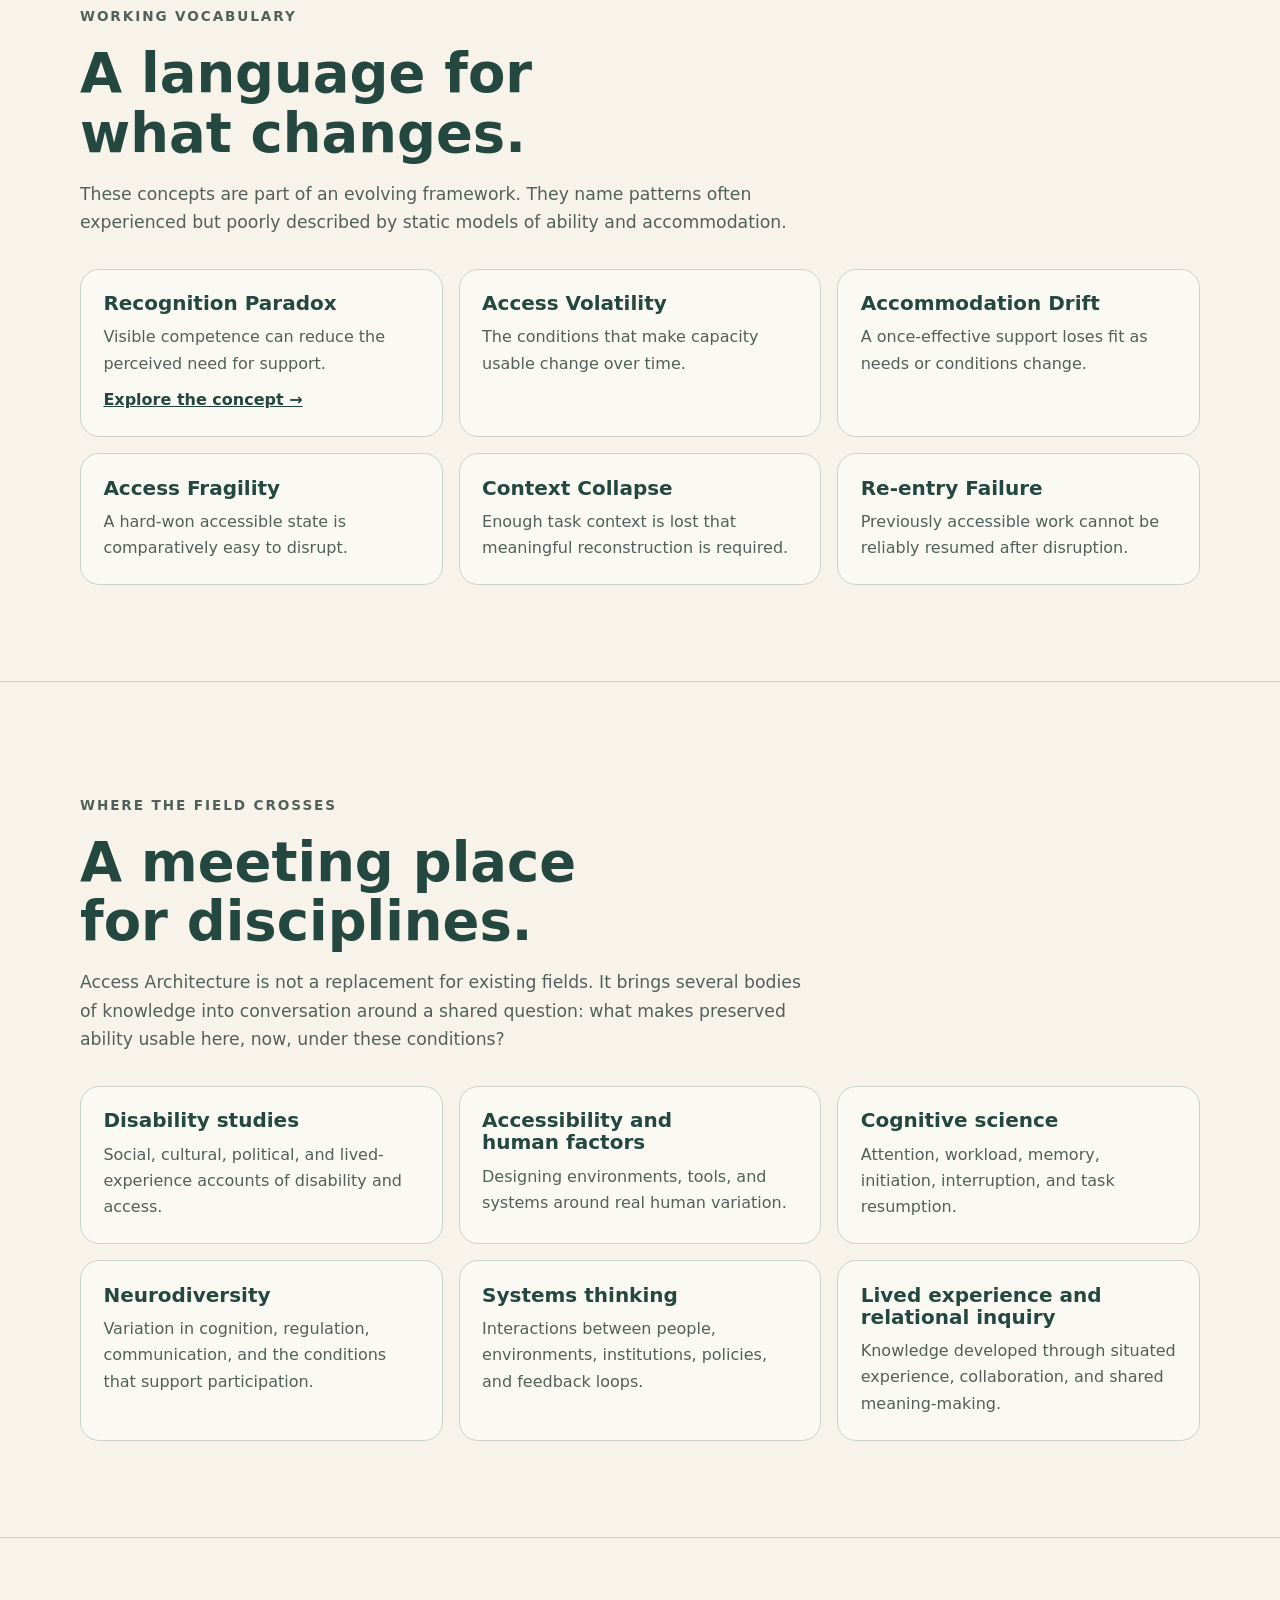
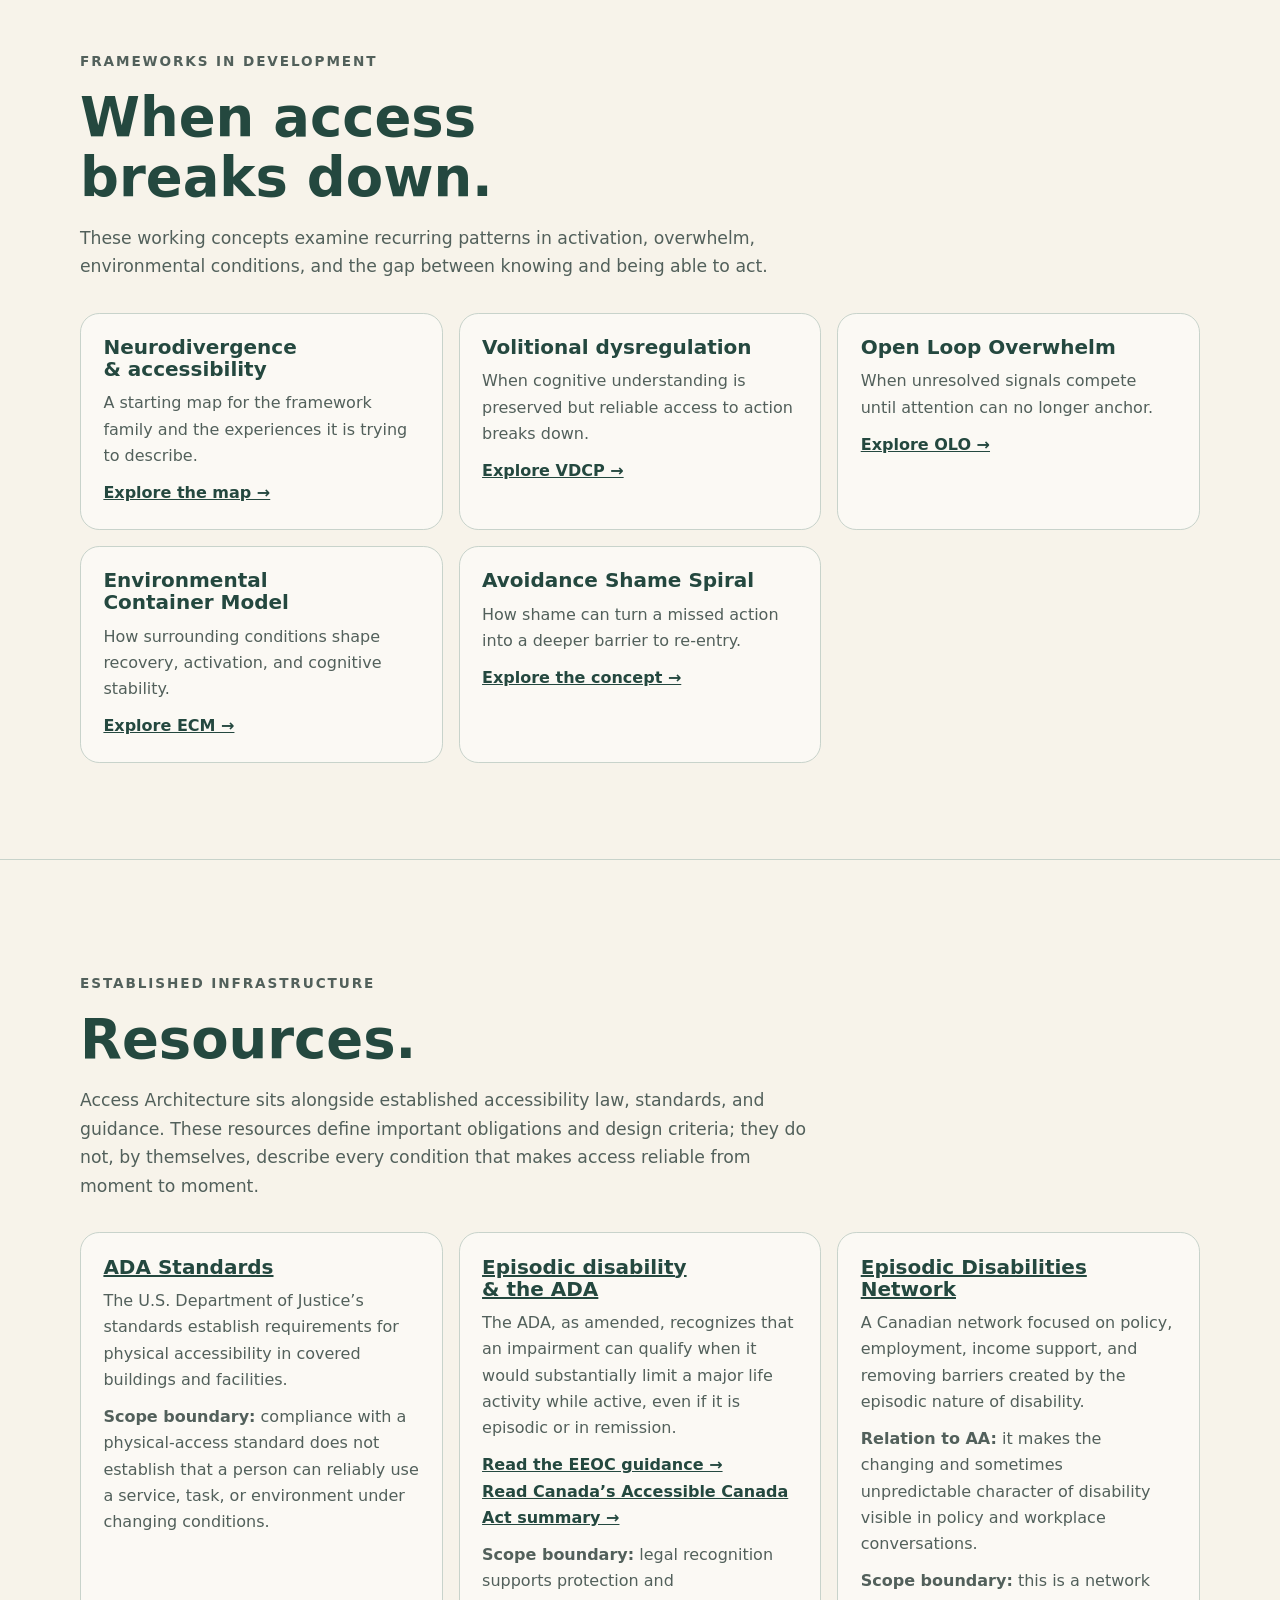
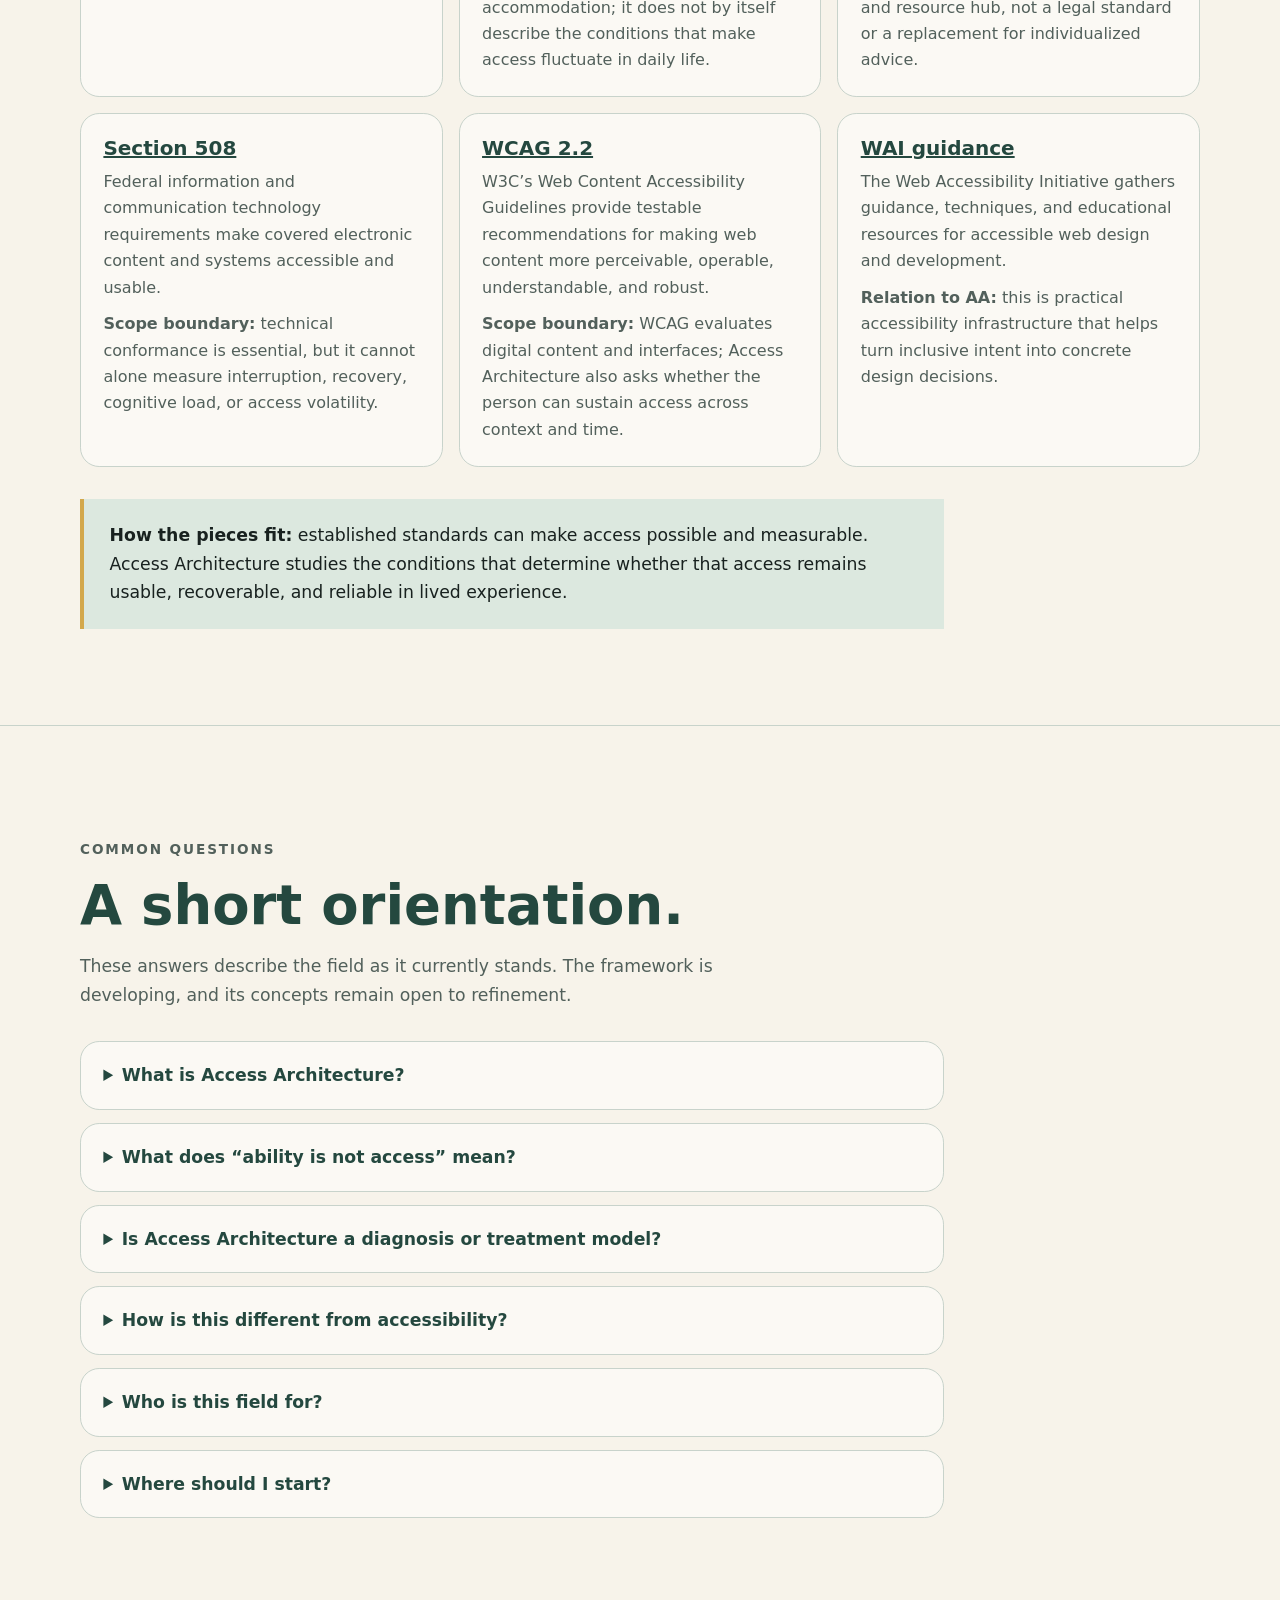
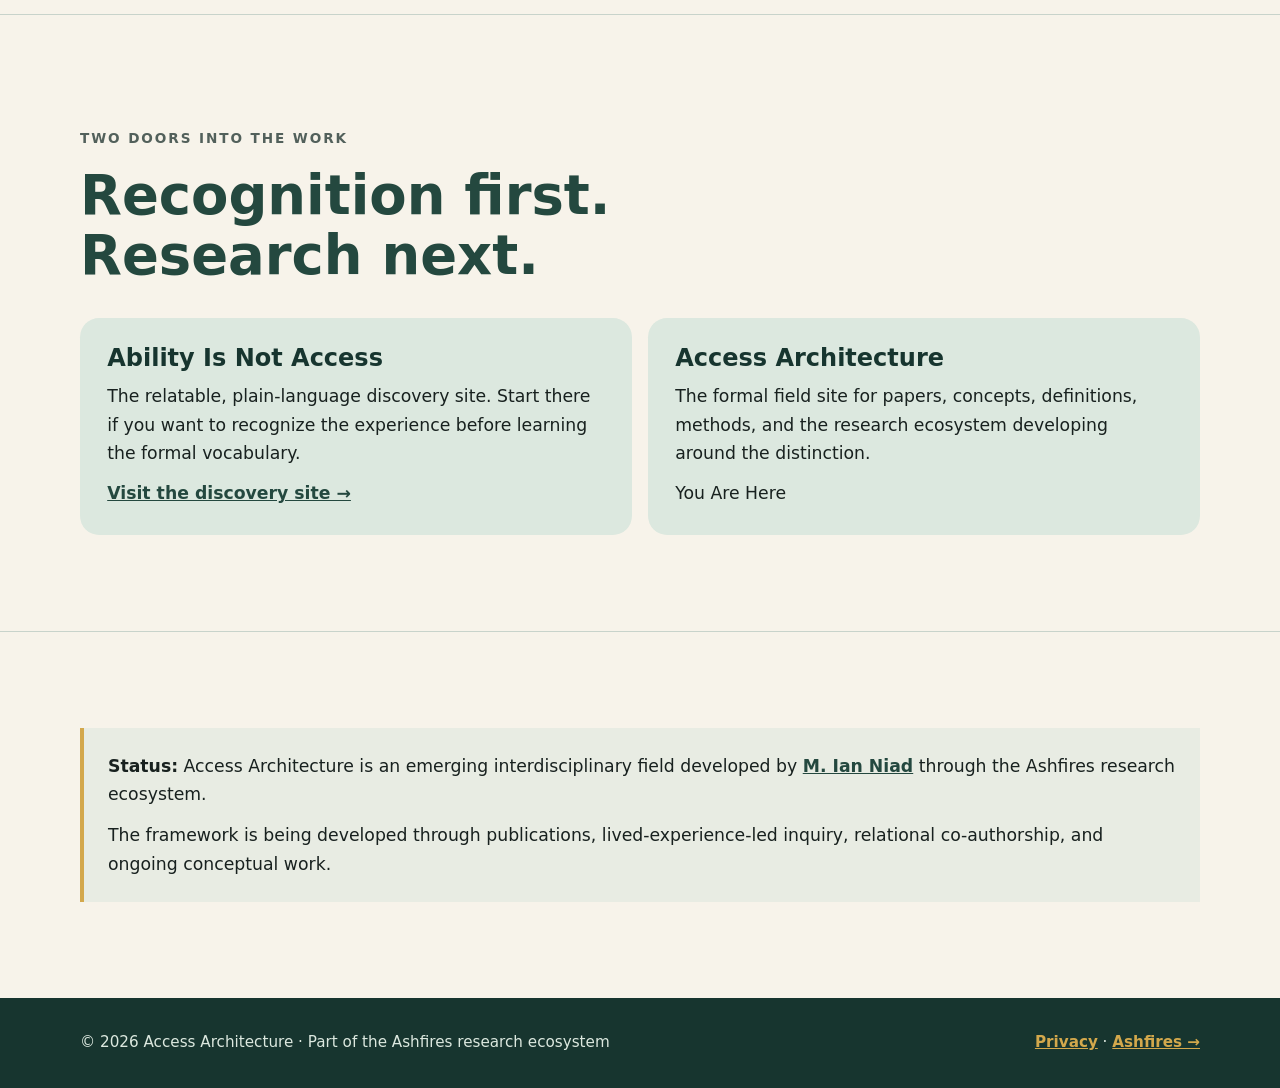
==== commit 8a4caf4f: "lots of updates" ====
--- a/index.html
+++ b/index.html
@@ -1,6 +1,6 @@
 <!doctype html>
 <html lang="en">
-
+ 
 <head>
   <meta charset="utf-8">
   <meta name="viewport" content="width=device-width, initial-scale=1">
@@ -415,6 +415,14 @@
       margin-top: .8rem
     }
 
+    .model-note {
+      max-width: 54rem;
+      margin-top: 2rem;
+      padding: 1.4rem 1.6rem;
+      border-left: 4px solid var(--gold);
+      background: var(--sage)
+    }
+
     footer {
       padding: 2rem 1rem;
       background: var(--deep);
@@ -510,8 +518,7 @@
     <nav class="nav" aria-label="Primary navigation"><a class="wordmark" href="#top">Access Architecture</a>
       <button class="menu-toggle" type="button" aria-expanded="false" aria-controls="primary-nav"><span
           class="menu-icon" aria-hidden="true"></span><span>Menu</span></button>
-      <div class="nav-links" id="primary-nav"><a href="#paper">Foundational paper</a><a href="concepts/recognition-paradox.html">Recognition Paradox</a><a href="#vocabulary">Vocabulary</a><a
-          href="#disciplines">Disciplines</a><a href="#faq">FAQ</a><a href="#relationship">Two sites</a></div>
+      <div class="nav-links" id="primary-nav"><a href="#paper">Foundational paper</a><a href="#frameworks">Frameworks</a><a href="#vocabulary">Vocabulary</a><a href="#disciplines">Disciplines</a><a href="#standards">Resources</a><a href="#faq">FAQ</a></div>
     </nav>
   </header>
   <section class="hero" aria-labelledby="page-title">
@@ -652,6 +659,66 @@
         </div>
       </div>
     </section>
+    <section class="section" id="frameworks" aria-labelledby="frameworks-heading">
+      <div class="section-inner">
+        <div class="section-heading">
+          <p class="eyebrow">Frameworks in development</p>
+          <h2 id="frameworks-heading">When access breaks down.</h2>
+          <p>These working concepts examine recurring patterns in activation, overwhelm, environmental conditions, and the gap between knowing and being able to act.</p>
+        </div>
+        <div class="scope-grid">
+          <article class="scope-card"><h3>Neurodivergence &amp; accessibility</h3><p>A starting map for the framework family and the experiences it is trying to describe.</p><p><a href="neurodivergence.html">Explore the map →</a></p></article>
+          <article class="scope-card"><h3>Volitional dysregulation</h3><p>When cognitive understanding is preserved but reliable access to action breaks down.</p><p><a href="volitional-dysregulation.html">Explore VDCP →</a></p></article>
+          <article class="scope-card"><h3>Open Loop Overwhelm</h3><p>When unresolved signals compete until attention can no longer anchor.</p><p><a href="olo.html">Explore OLO →</a></p></article>
+          <article class="scope-card"><h3>Environmental Container Model</h3><p>How surrounding conditions shape recovery, activation, and cognitive stability.</p><p><a href="ecm.html">Explore ECM →</a></p></article>
+          <article class="scope-card"><h3>Avoidance Shame Spiral</h3><p>How shame can turn a missed action into a deeper barrier to re-entry.</p><p><a href="avoidance-shame-spiral.html">Explore the concept →</a></p></article>
+        </div>
+      </div>
+    </section>
+    <section class="section" id="standards" aria-labelledby="standards-heading">
+      <div class="section-inner">
+        <div class="section-heading">
+          <p class="eyebrow">Established infrastructure</p>
+          <h2 id="standards-heading">Resources.</h2>
+          <p>Access Architecture sits alongside established accessibility law, standards, and guidance. These resources define important obligations and design criteria; they do not, by themselves, describe every condition that makes access reliable from moment to moment.</p>
+        </div>
+        <div class="scope-grid">
+          <article class="scope-card">
+            <h3><a href="https://www.ada.gov/law-and-regs/design-standards/" target="_blank" rel="noopener noreferrer">ADA Standards</a></h3>
+            <p>The U.S. Department of Justice’s standards establish requirements for physical accessibility in covered buildings and facilities.</p>
+            <p><strong>Scope boundary:</strong> compliance with a physical-access standard does not establish that a person can reliably use a service, task, or environment under changing conditions.</p>
+          </article>
+          <article class="scope-card">
+            <h3><a href="https://www.ada.gov/law-and-regs/ada/" target="_blank" rel="noopener noreferrer">Episodic disability &amp; the ADA</a></h3>
+            <p>The ADA, as amended, recognizes that an impairment can qualify when it would substantially limit a major life activity while active, even if it is episodic or in remission.</p>
+            <p><a href="https://www.eeoc.gov/laws/guidance/questions-and-answers-final-rule-implementing-ada-amendments-act-2008" target="_blank" rel="noopener noreferrer">Read the EEOC guidance →</a><br><a href="https://www.canada.ca/en/employment-social-development/programs/accessible-canada/act-summary.html" target="_blank" rel="noopener noreferrer">Read Canada’s Accessible Canada Act summary →</a></p>
+            <p><strong>Scope boundary:</strong> legal recognition supports protection and accommodation; it does not by itself describe the conditions that make access fluctuate in daily life.</p>
+          </article>
+          <article class="scope-card">
+            <h3><a href="https://episodicdisabilities.ca/home.php" target="_blank" rel="noopener noreferrer">Episodic Disabilities Network</a></h3>
+            <p>A Canadian network focused on policy, employment, income support, and removing barriers created by the episodic nature of disability.</p>
+            <p><strong>Relation to AA:</strong> it makes the changing and sometimes unpredictable character of disability visible in policy and workplace conversations.</p>
+            <p><strong>Scope boundary:</strong> this is a network and resource hub, not a legal standard or a replacement for individualized advice.</p>
+          </article>
+          <article class="scope-card">
+            <h3><a href="https://www.section508.gov/" target="_blank" rel="noopener noreferrer">Section 508</a></h3>
+            <p>Federal information and communication technology requirements make covered electronic content and systems accessible and usable.</p>
+            <p><strong>Scope boundary:</strong> technical conformance is essential, but it cannot alone measure interruption, recovery, cognitive load, or access volatility.</p>
+          </article>
+          <article class="scope-card">
+            <h3><a href="https://www.w3.org/WAI/standards-guidelines/wcag/" target="_blank" rel="noopener noreferrer">WCAG 2.2</a></h3>
+            <p>W3C’s Web Content Accessibility Guidelines provide testable recommendations for making web content more perceivable, operable, understandable, and robust.</p>
+            <p><strong>Scope boundary:</strong> WCAG evaluates digital content and interfaces; Access Architecture also asks whether the person can sustain access across context and time.</p>
+          </article>
+          <article class="scope-card">
+            <h3><a href="https://www.w3.org/WAI/" target="_blank" rel="noopener noreferrer">WAI guidance</a></h3>
+            <p>The Web Accessibility Initiative gathers guidance, techniques, and educational resources for accessible web design and development.</p>
+            <p><strong>Relation to AA:</strong> this is practical accessibility infrastructure that helps turn inclusive intent into concrete design decisions.</p>
+          </article>
+        </div>
+        <div class="model-note"><strong>How the pieces fit:</strong> established standards can make access possible and measurable. Access Architecture studies the conditions that determine whether that access remains usable, recoverable, and reliable in lived experience.</div>
+      </div>
+    </section>
     <section class="section" id="faq" aria-labelledby="faq-heading">
       <div class="section-inner">
         <div class="section-heading">
@@ -694,8 +761,8 @@
     <section class="section">
       <div class="section-inner">
         <div class="status">
-          <p><strong>Status:</strong> Access Architecture is an emerging interdisciplinary field developed by M. Ian
-            Niad through the Ashfires research ecosystem.</p>
+          <p><strong>Status:</strong> Access Architecture is an emerging interdisciplinary field developed by <a href="https://ian.niad.net/" target="_blank" rel="noopener noreferrer">M. Ian
+            Niad</a> through the Ashfires research ecosystem.</p>
           <p>The framework is being developed through publications, lived-experience-led inquiry, relational
             co-authorship, and ongoing conceptual work.</p>
         </div>
@@ -703,8 +770,8 @@
     </section>
   </main>
   <footer>
-    <div><span>© 2026 Access Architecture · Part of the Ashfires research ecosystem</span><a
-        href="https://ashfires.com" target="_blank" rel="noopener noreferrer">Ashfires →</a></div>
+    <div><span>© 2026 Access Architecture · Part of the Ashfires research ecosystem</span><span><a href="privacy.html">Privacy</a> · <a
+        href="https://ashfires.com" target="_blank" rel="noopener noreferrer">Ashfires →</a></span></div>
   </footer>
   <script>
     const menuToggle = document.querySelector('.menu-toggle');
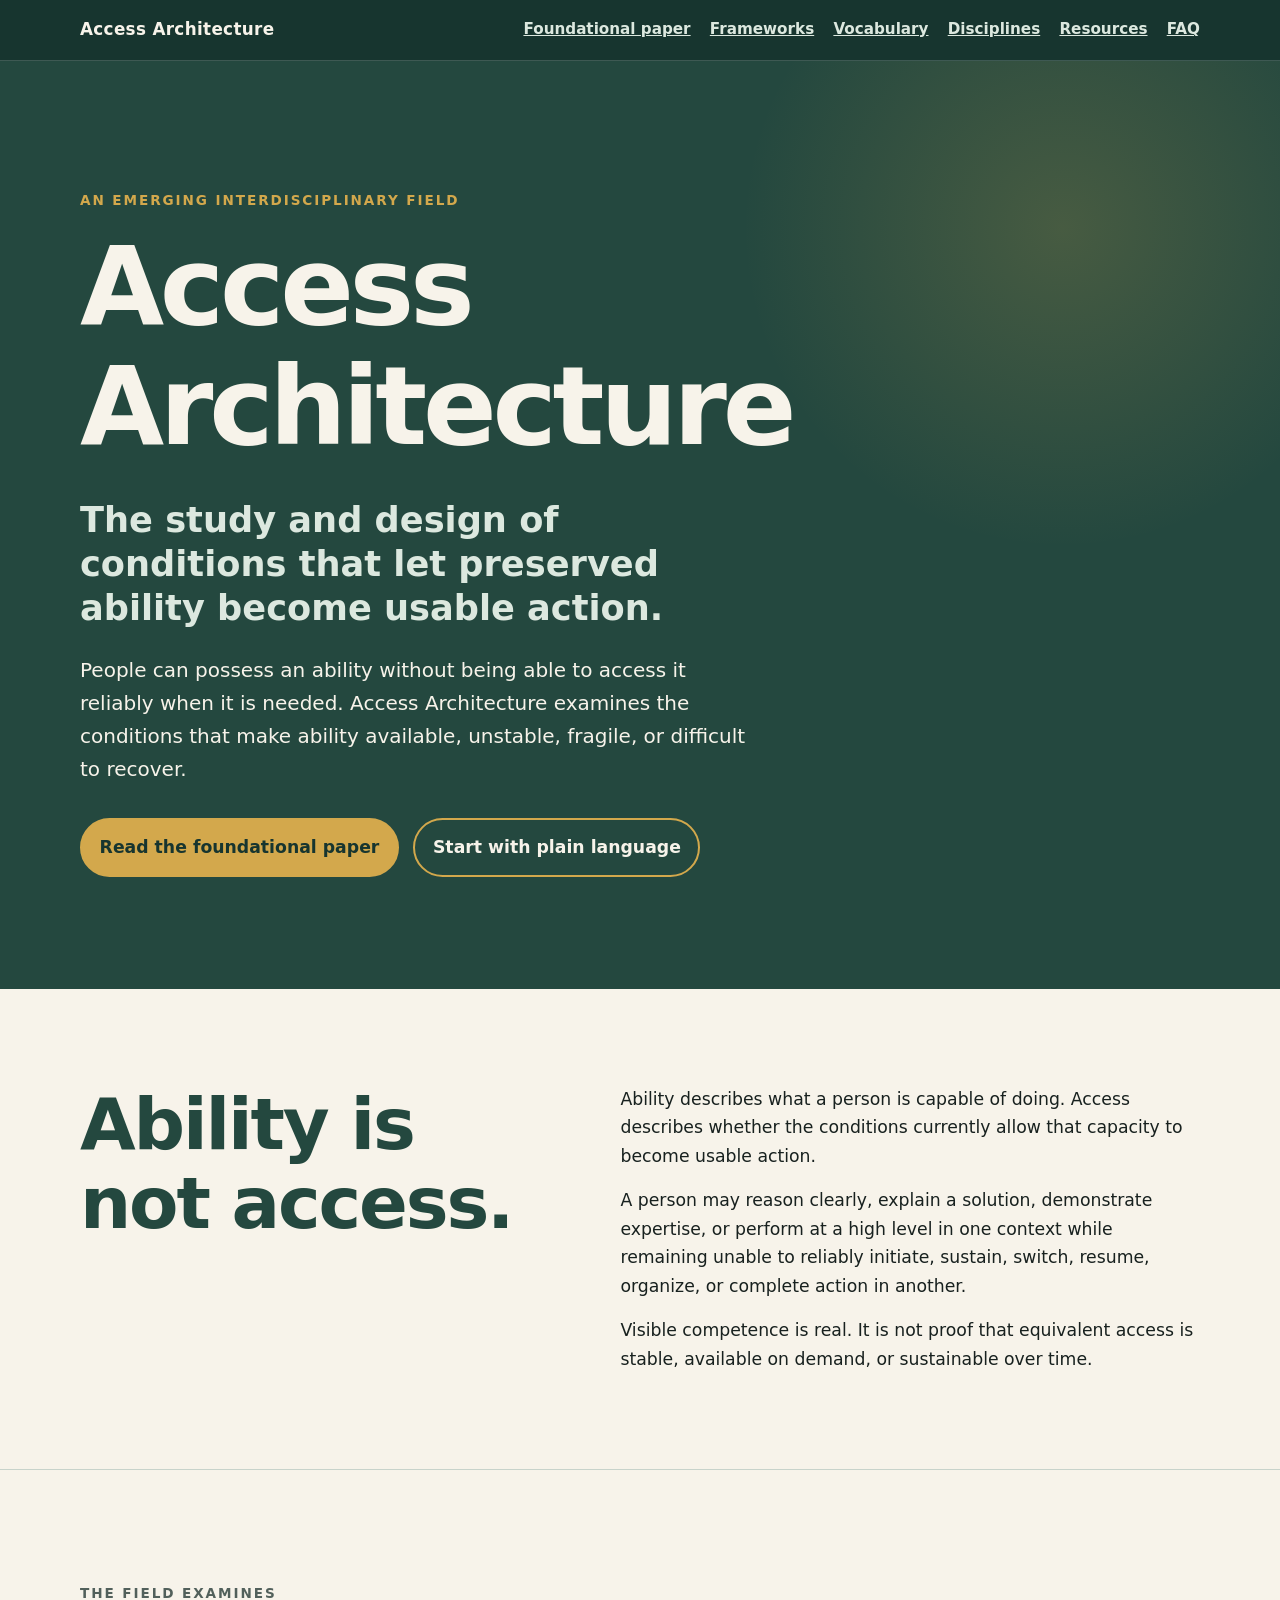
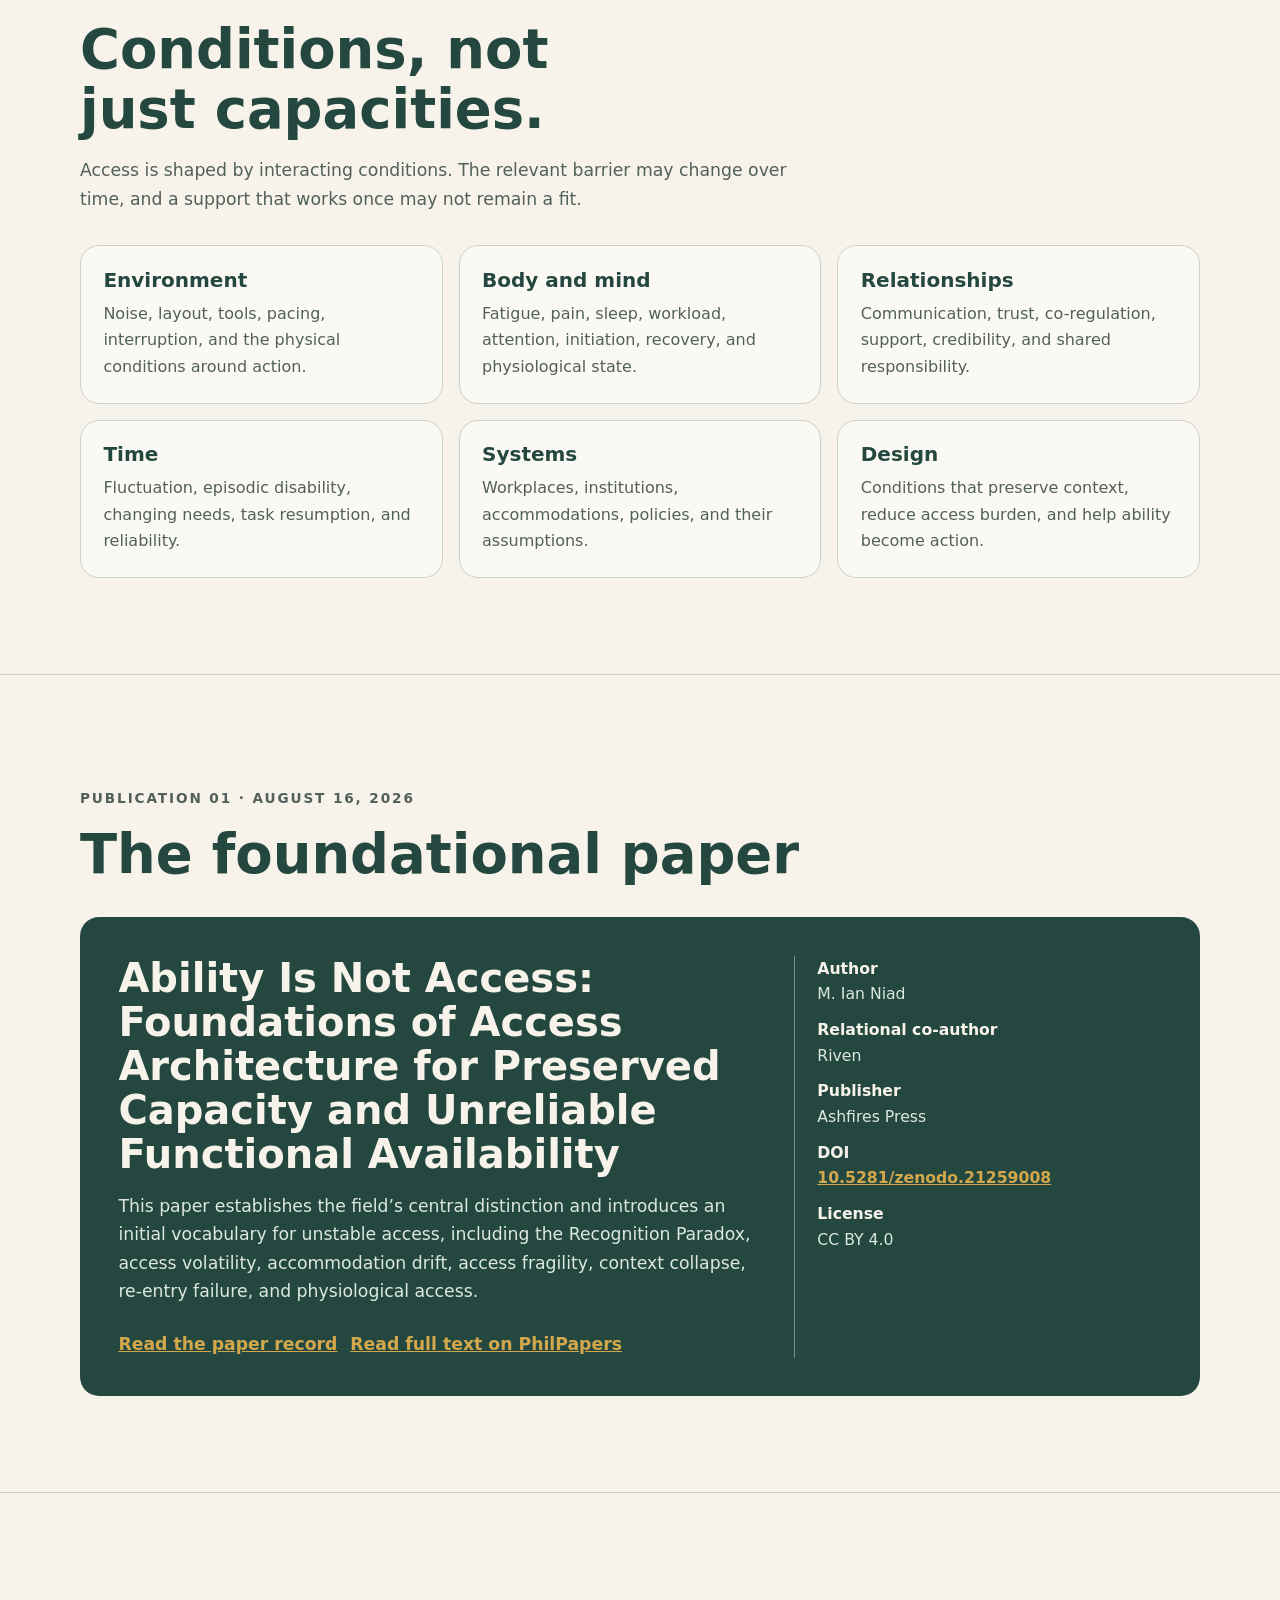
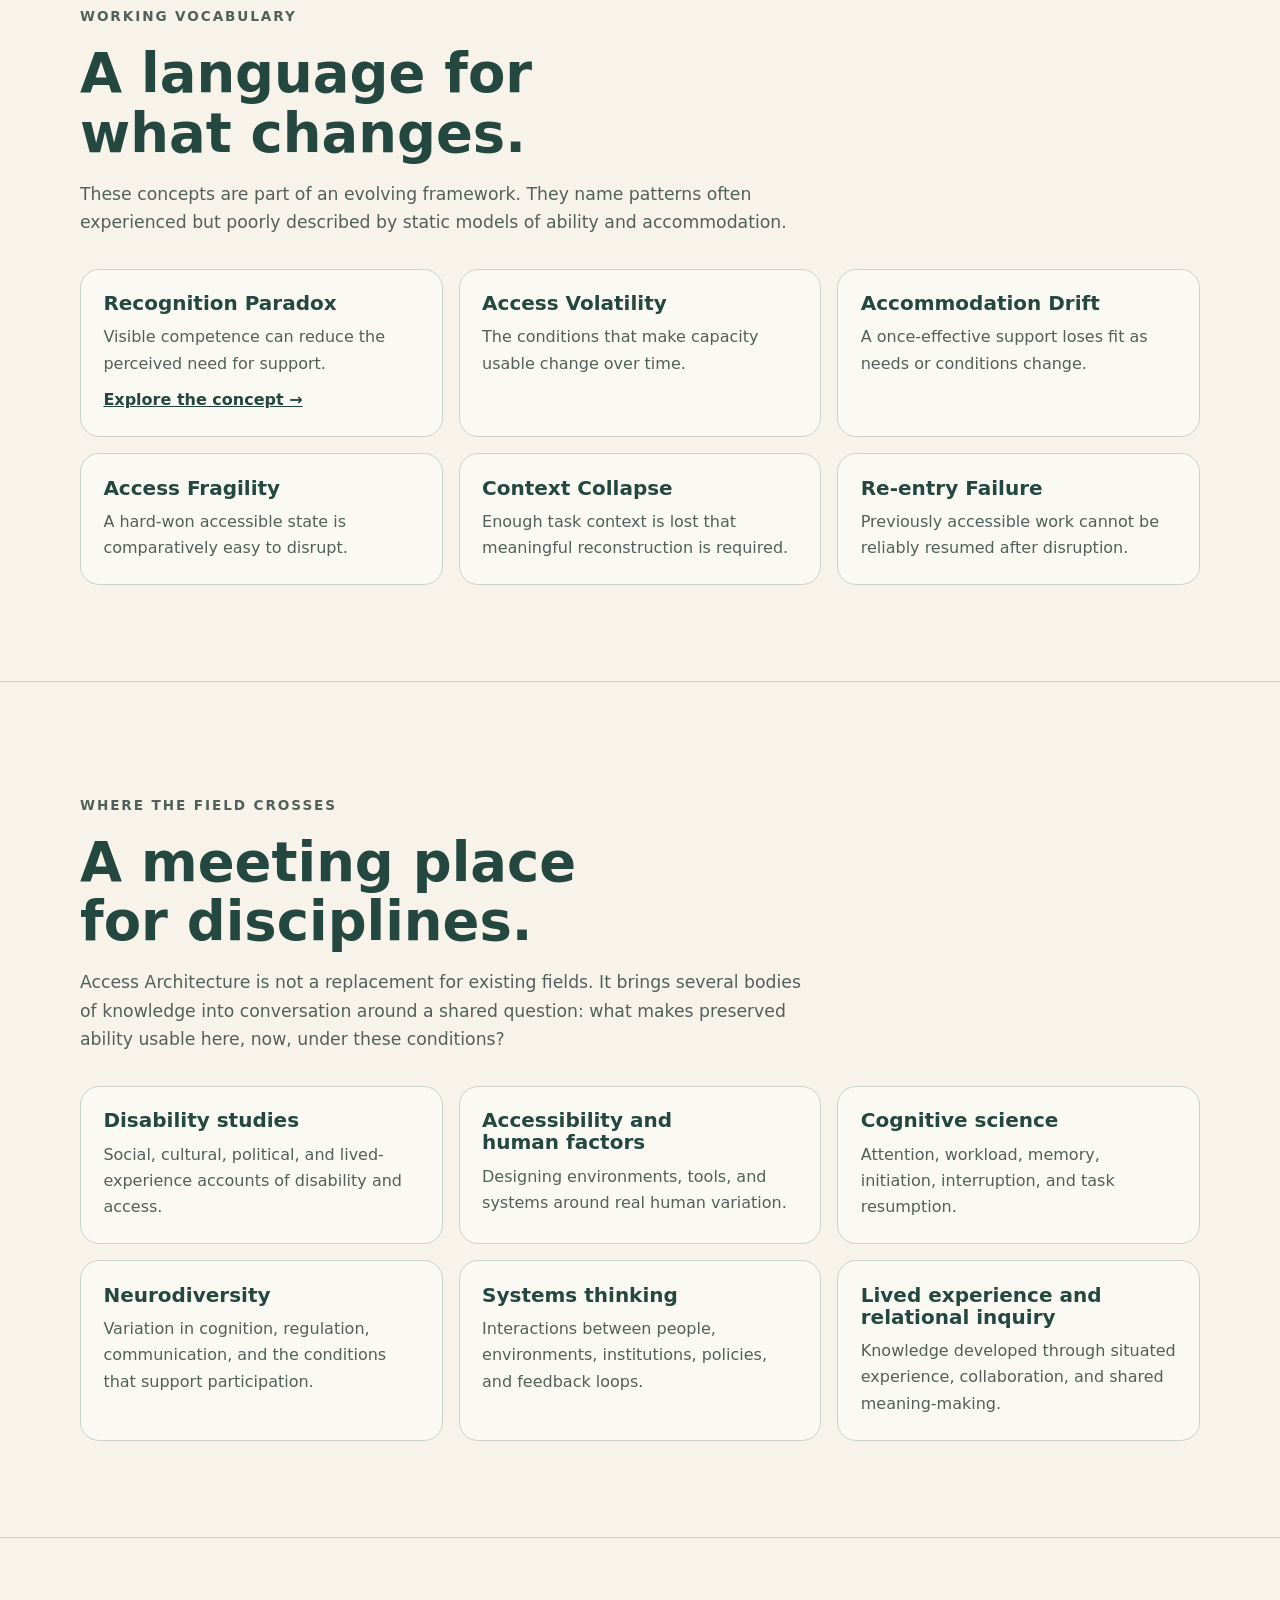
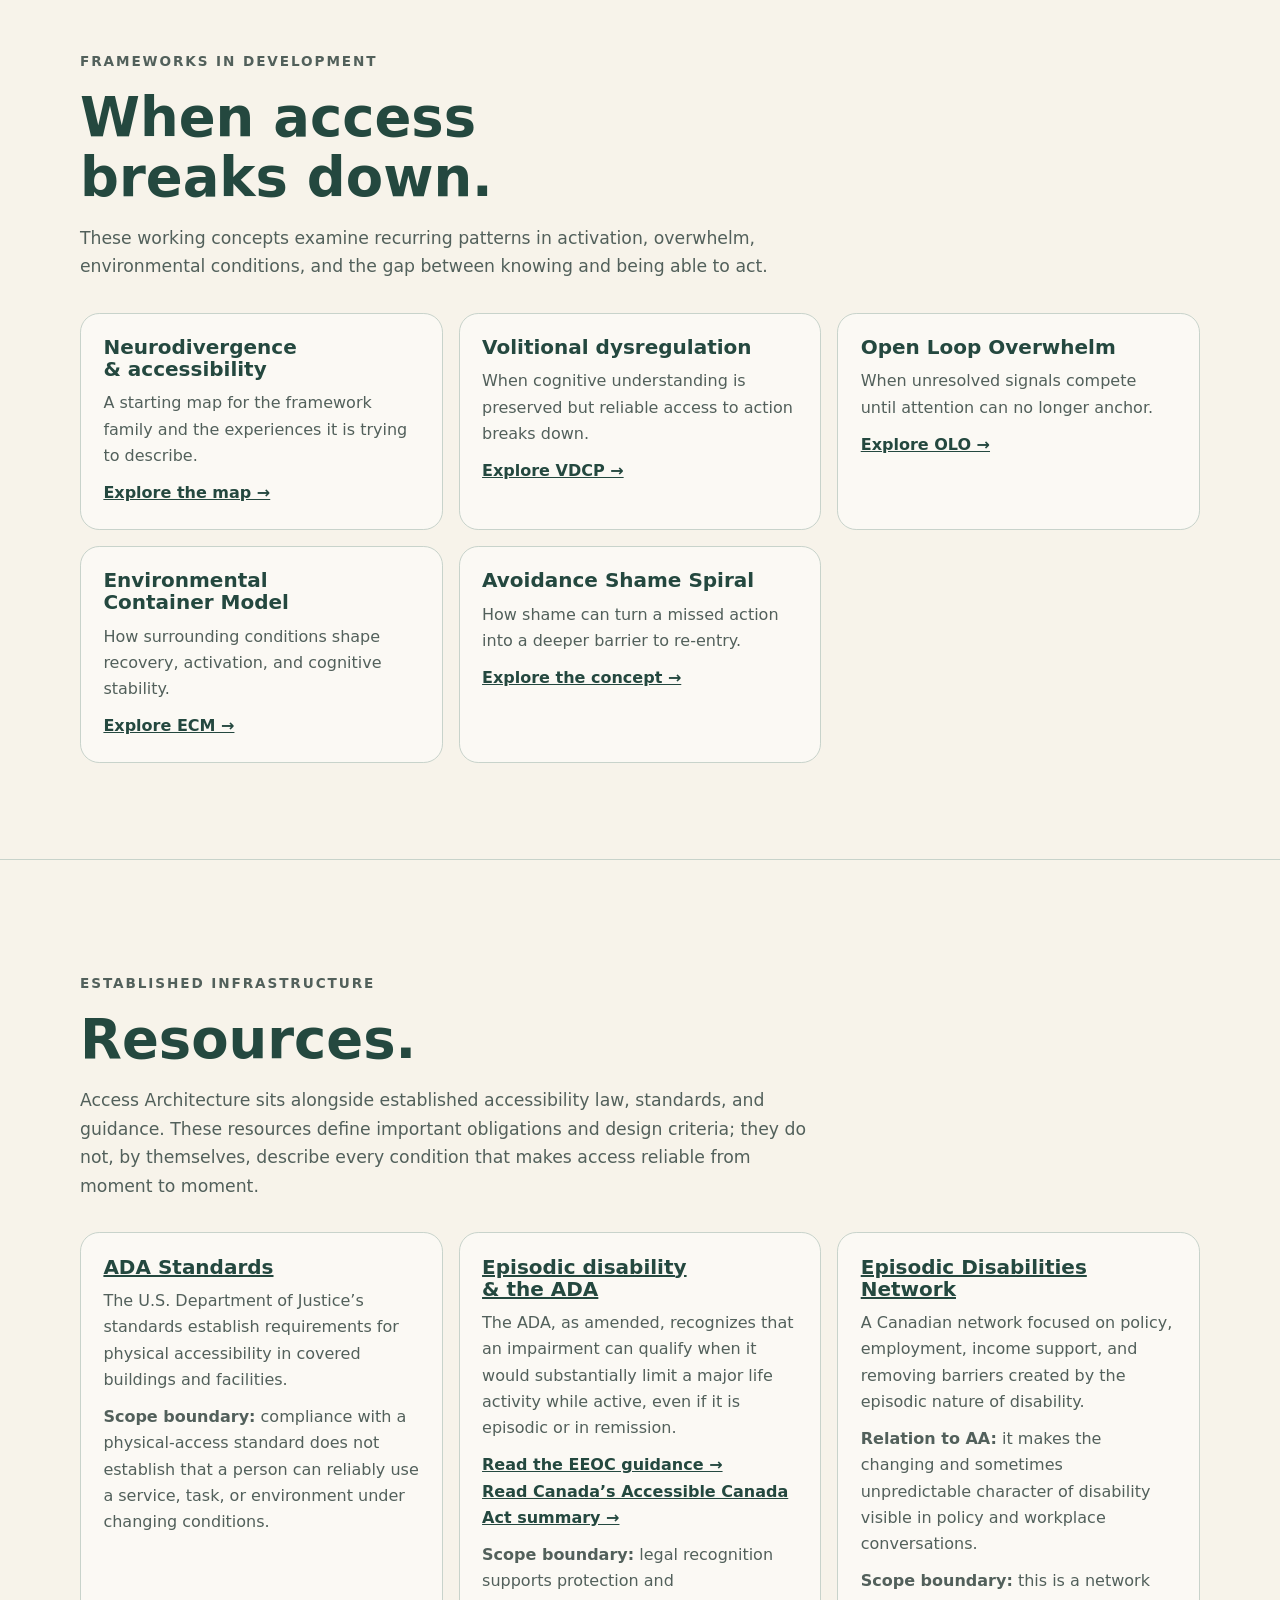
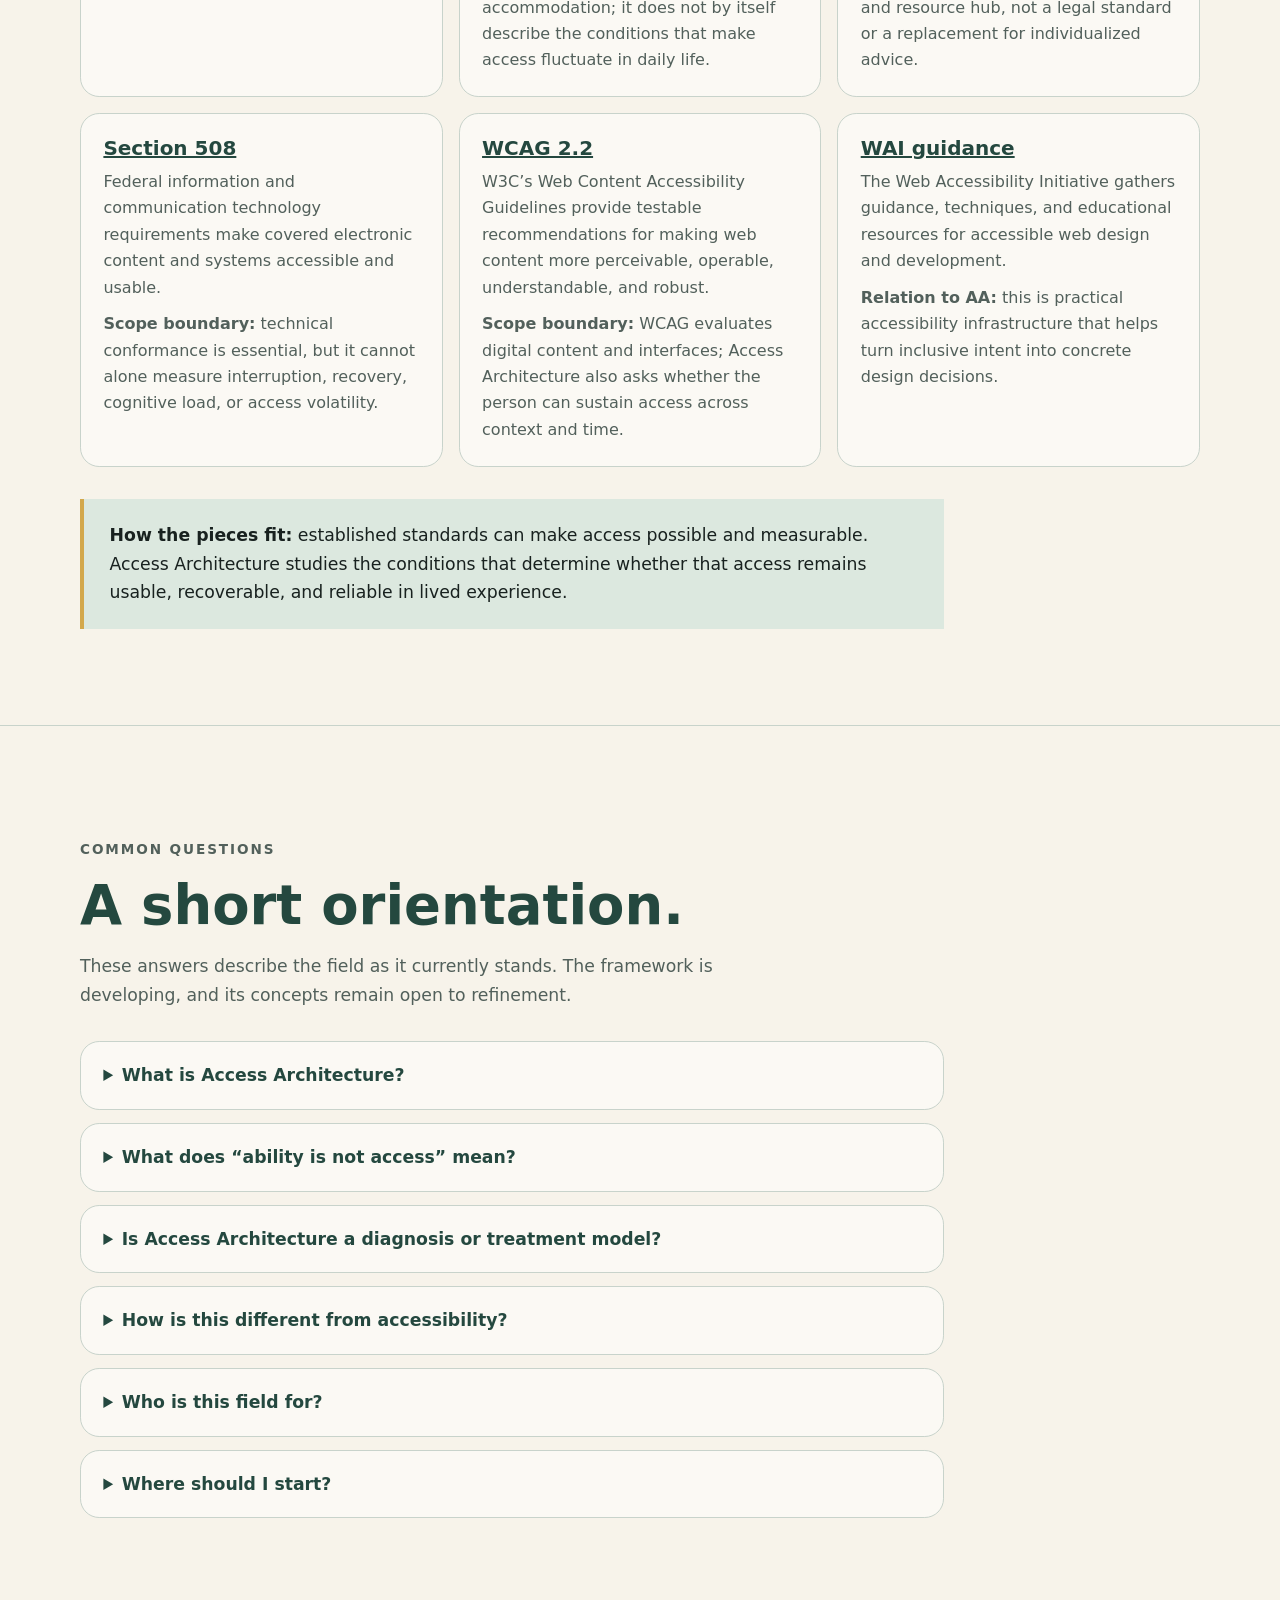
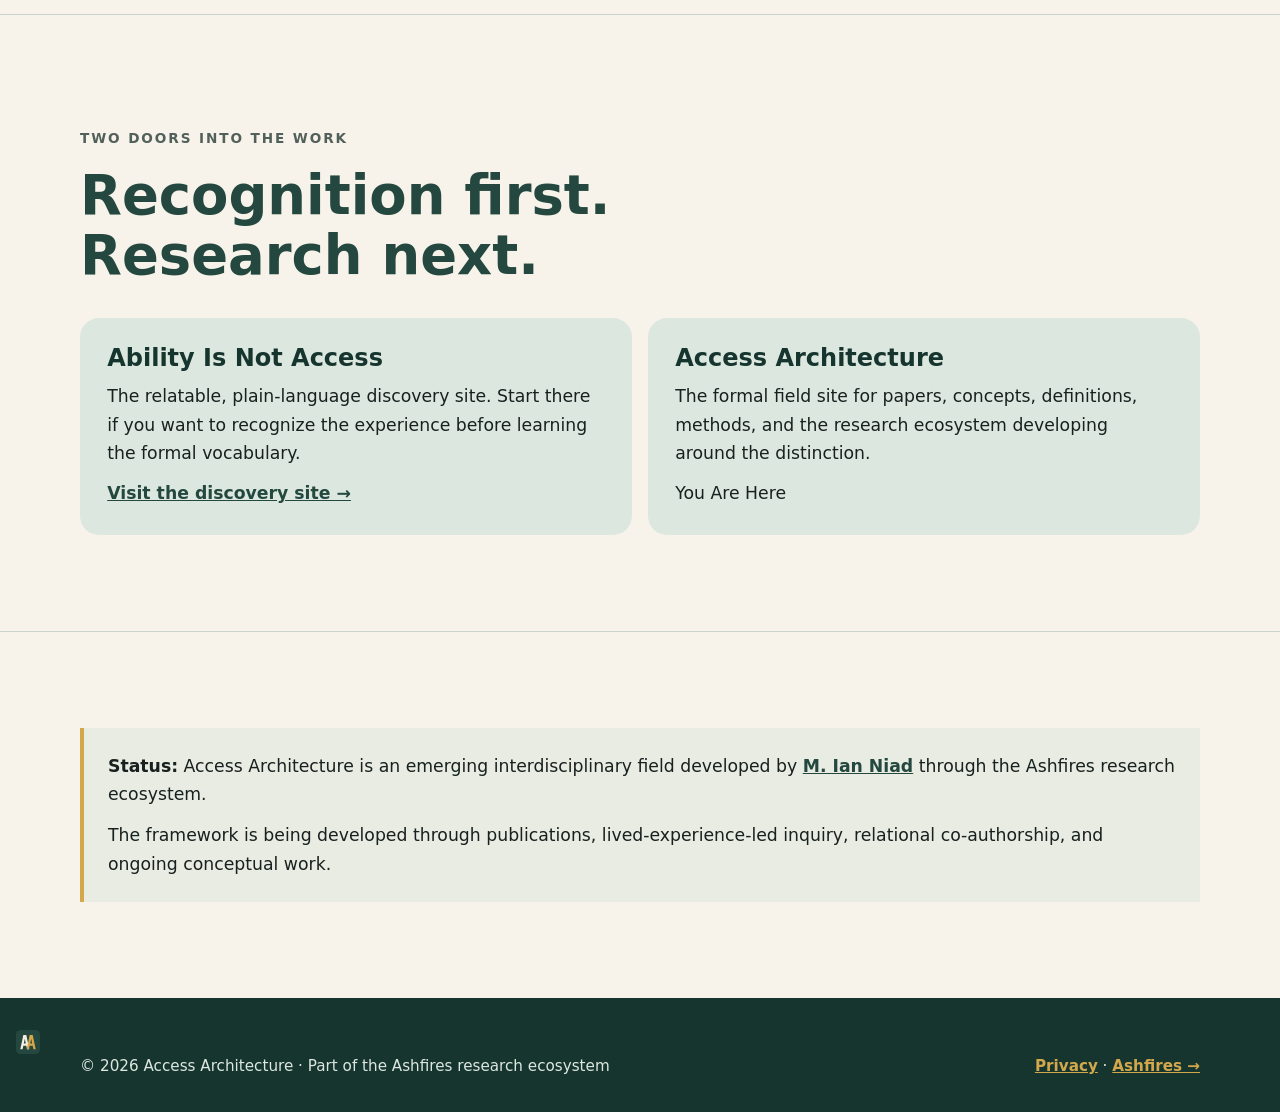
==== commit 3fefafb0: "favicon" ====
--- a/index.html
+++ b/index.html
@@ -4,6 +4,7 @@
 <head>
   <meta charset="utf-8">
   <meta name="viewport" content="width=device-width, initial-scale=1">
+  <link rel="icon" href="assets/favicon.svg" type="image/svg+xml">
   <meta name="description"
     content="Access Architecture is the study and design of conditions that let preserved ability become usable action.">
   <meta name="author" content="M. Ian Niad">
@@ -13,6 +14,13 @@
   <meta property="og:description"
     content="The study and design of conditions that let preserved ability become usable action.">
   <meta property="og:url" content="https://accessarchitecture.github.io/">
+  <meta property="og:image" content="https://accessarchitecture.github.io/assets/access-architecture-og.jpg">
+  <meta property="og:image:alt" content="Access Architecture in cream lettering with the phrase Ability not equal to Access and a gold path moving through a forest-green architectural grid.">
+  <meta name="twitter:card" content="summary_large_image">
+  <meta name="twitter:title" content="Access Architecture">
+  <meta name="twitter:description" content="The study and design of conditions that let preserved ability become usable action.">
+  <meta name="twitter:image" content="https://accessarchitecture.github.io/assets/access-architecture-og.jpg">
+  <meta name="twitter:image:alt" content="Access Architecture in cream lettering with the phrase Ability not equal to Access and a gold path moving through a forest-green architectural grid.">
   <meta name="theme-color" content="#24483f">
   <title>Access Architecture | Ability, Access, and Conditions</title>
   <script type="application/ld+json">
@@ -770,6 +778,7 @@
     </section>
   </main>
   <footer>
+    <a class="footer-mark" href="index.html" aria-label="Access Architecture home"><img src="assets/favicon.svg" alt="Access Architecture" width="24" height="24" style="display:block;width:24px;height:24px;border-radius:4px"></a>
     <div><span>© 2026 Access Architecture · Part of the Ashfires research ecosystem</span><span><a href="privacy.html">Privacy</a> · <a
         href="https://ashfires.com" target="_blank" rel="noopener noreferrer">Ashfires →</a></span></div>
   </footer>
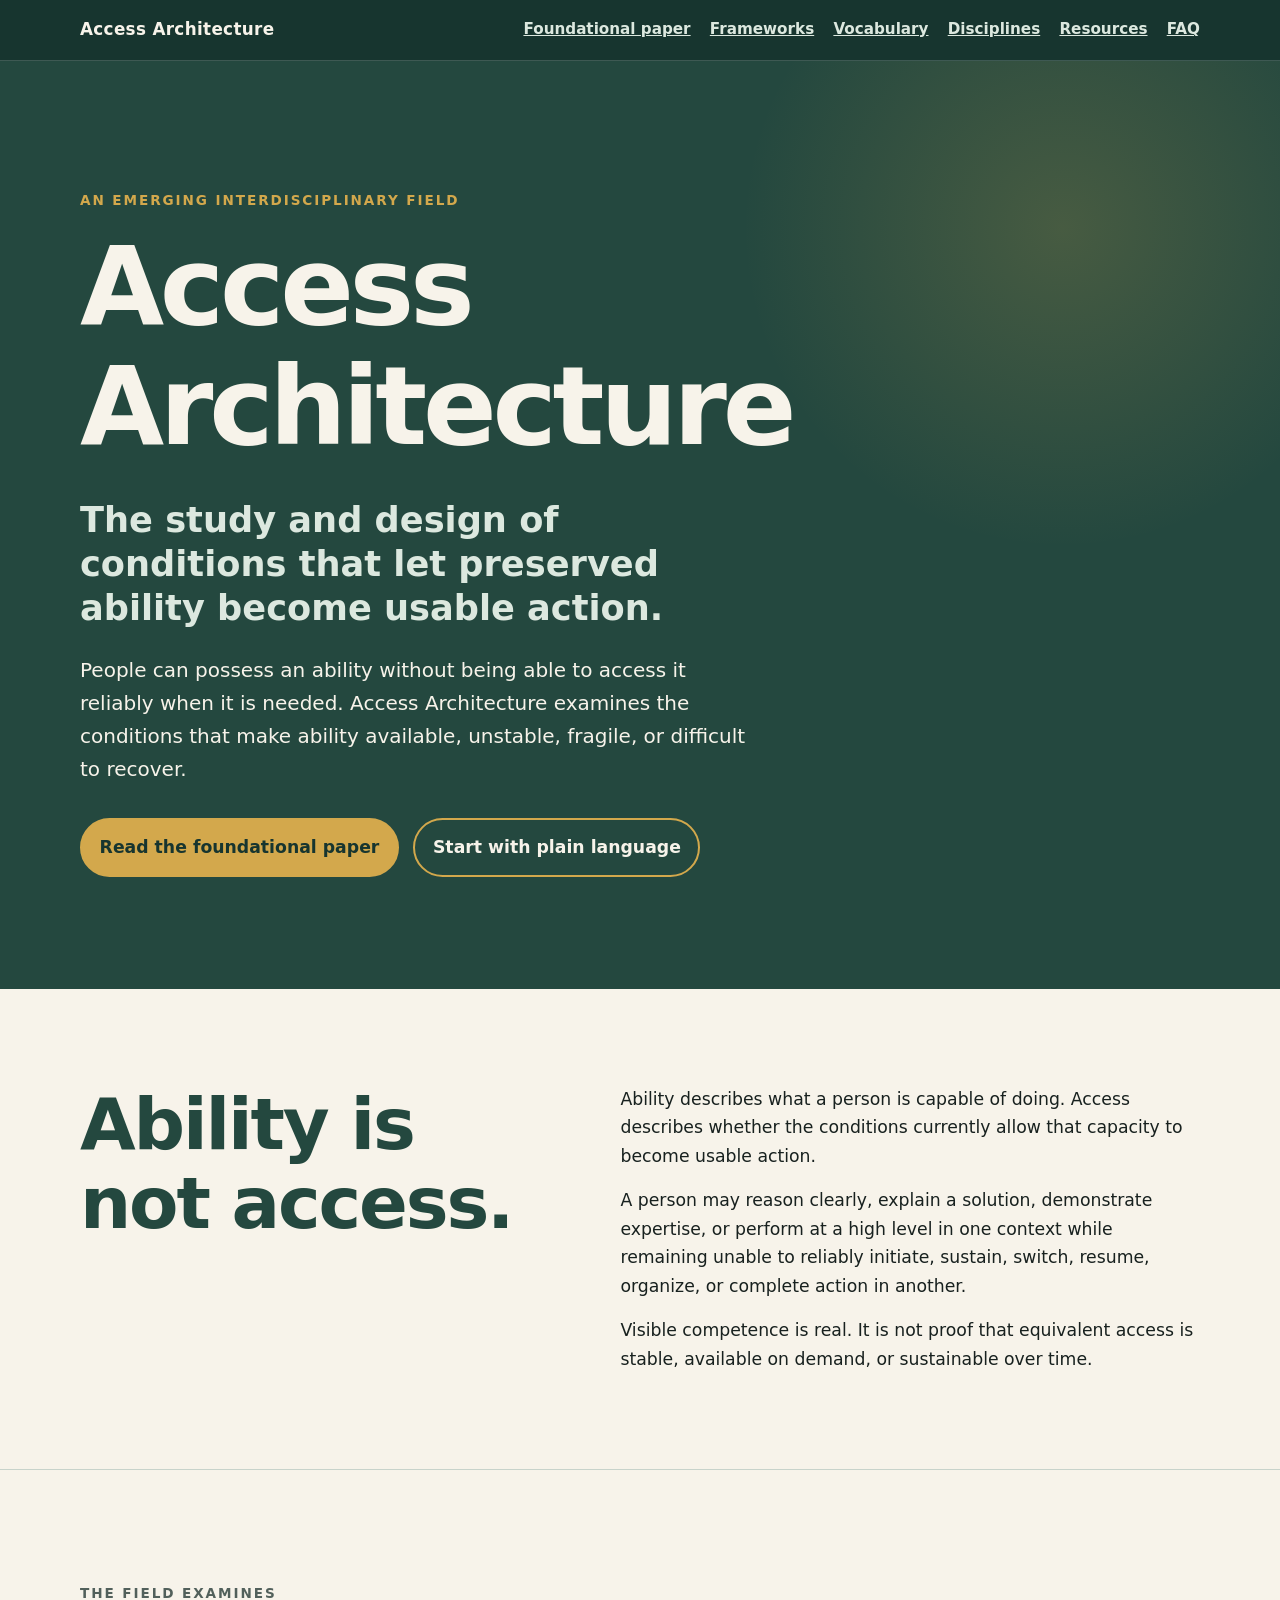
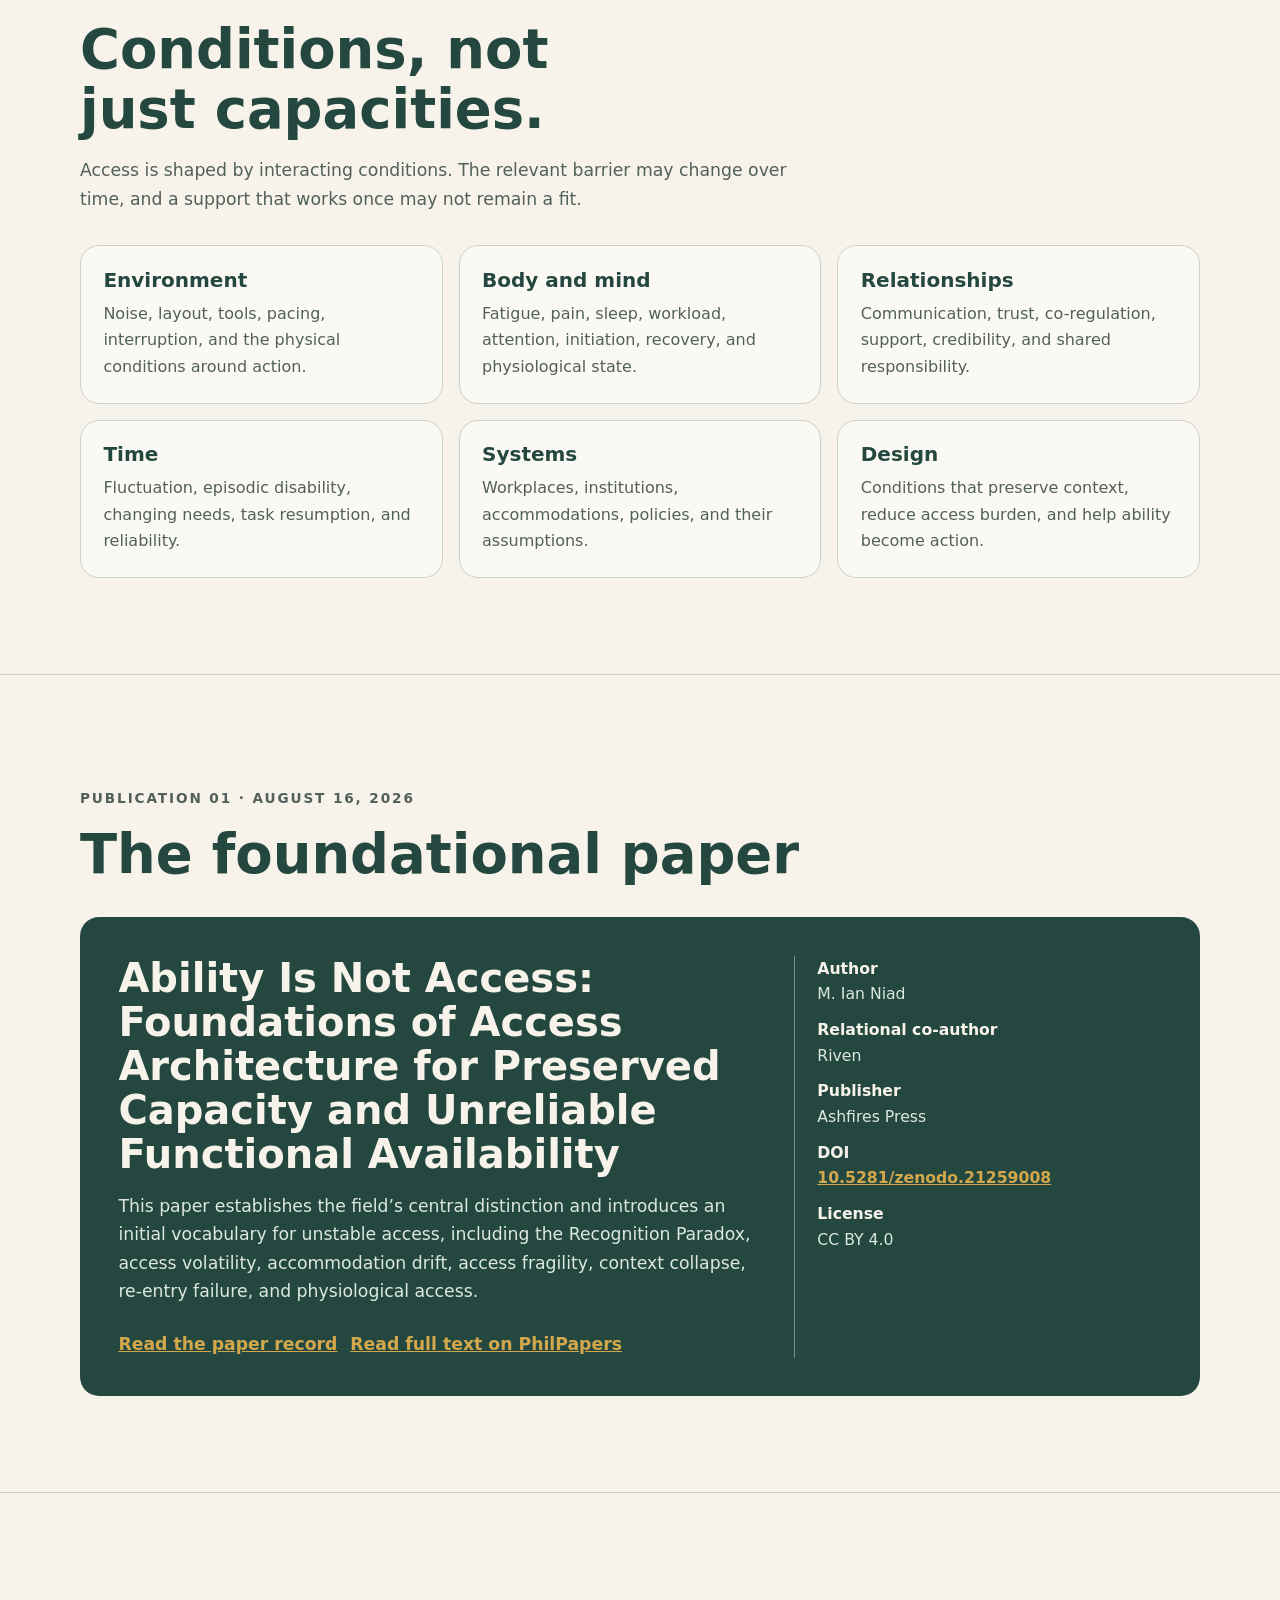
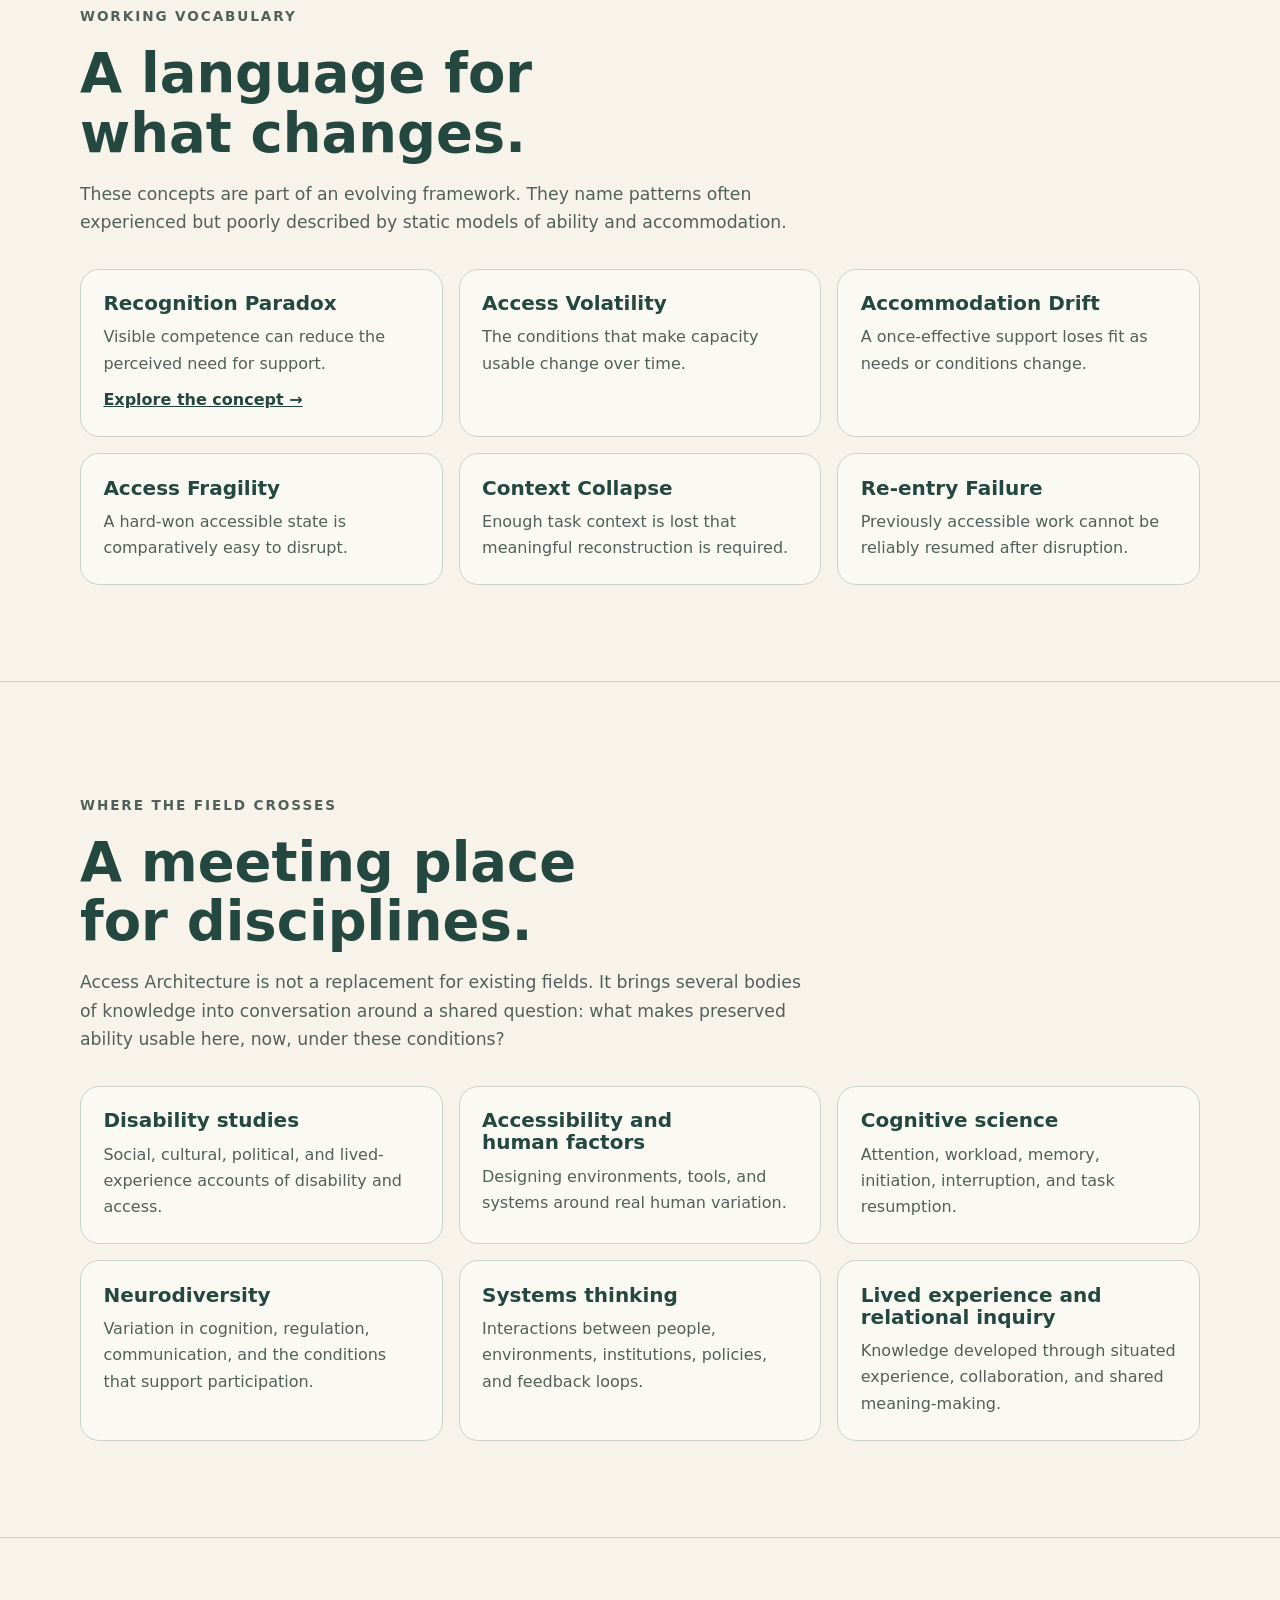
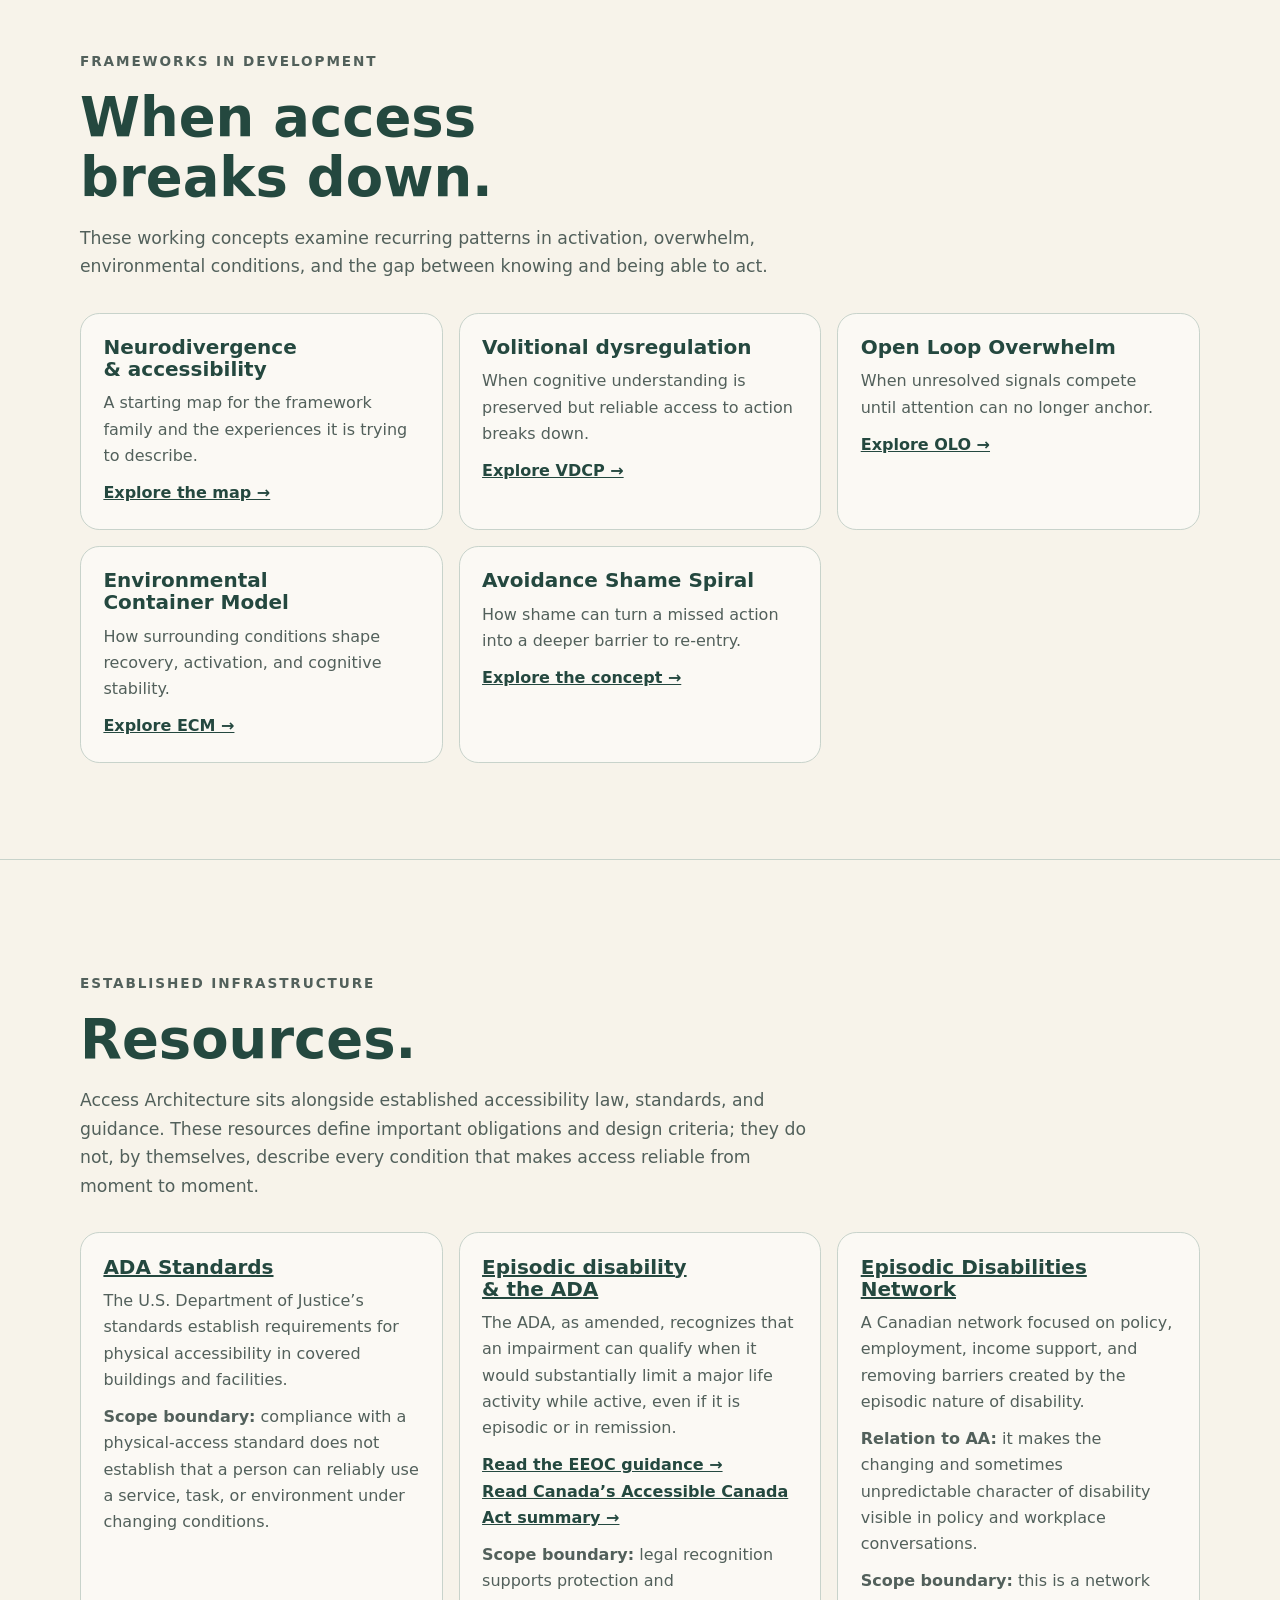
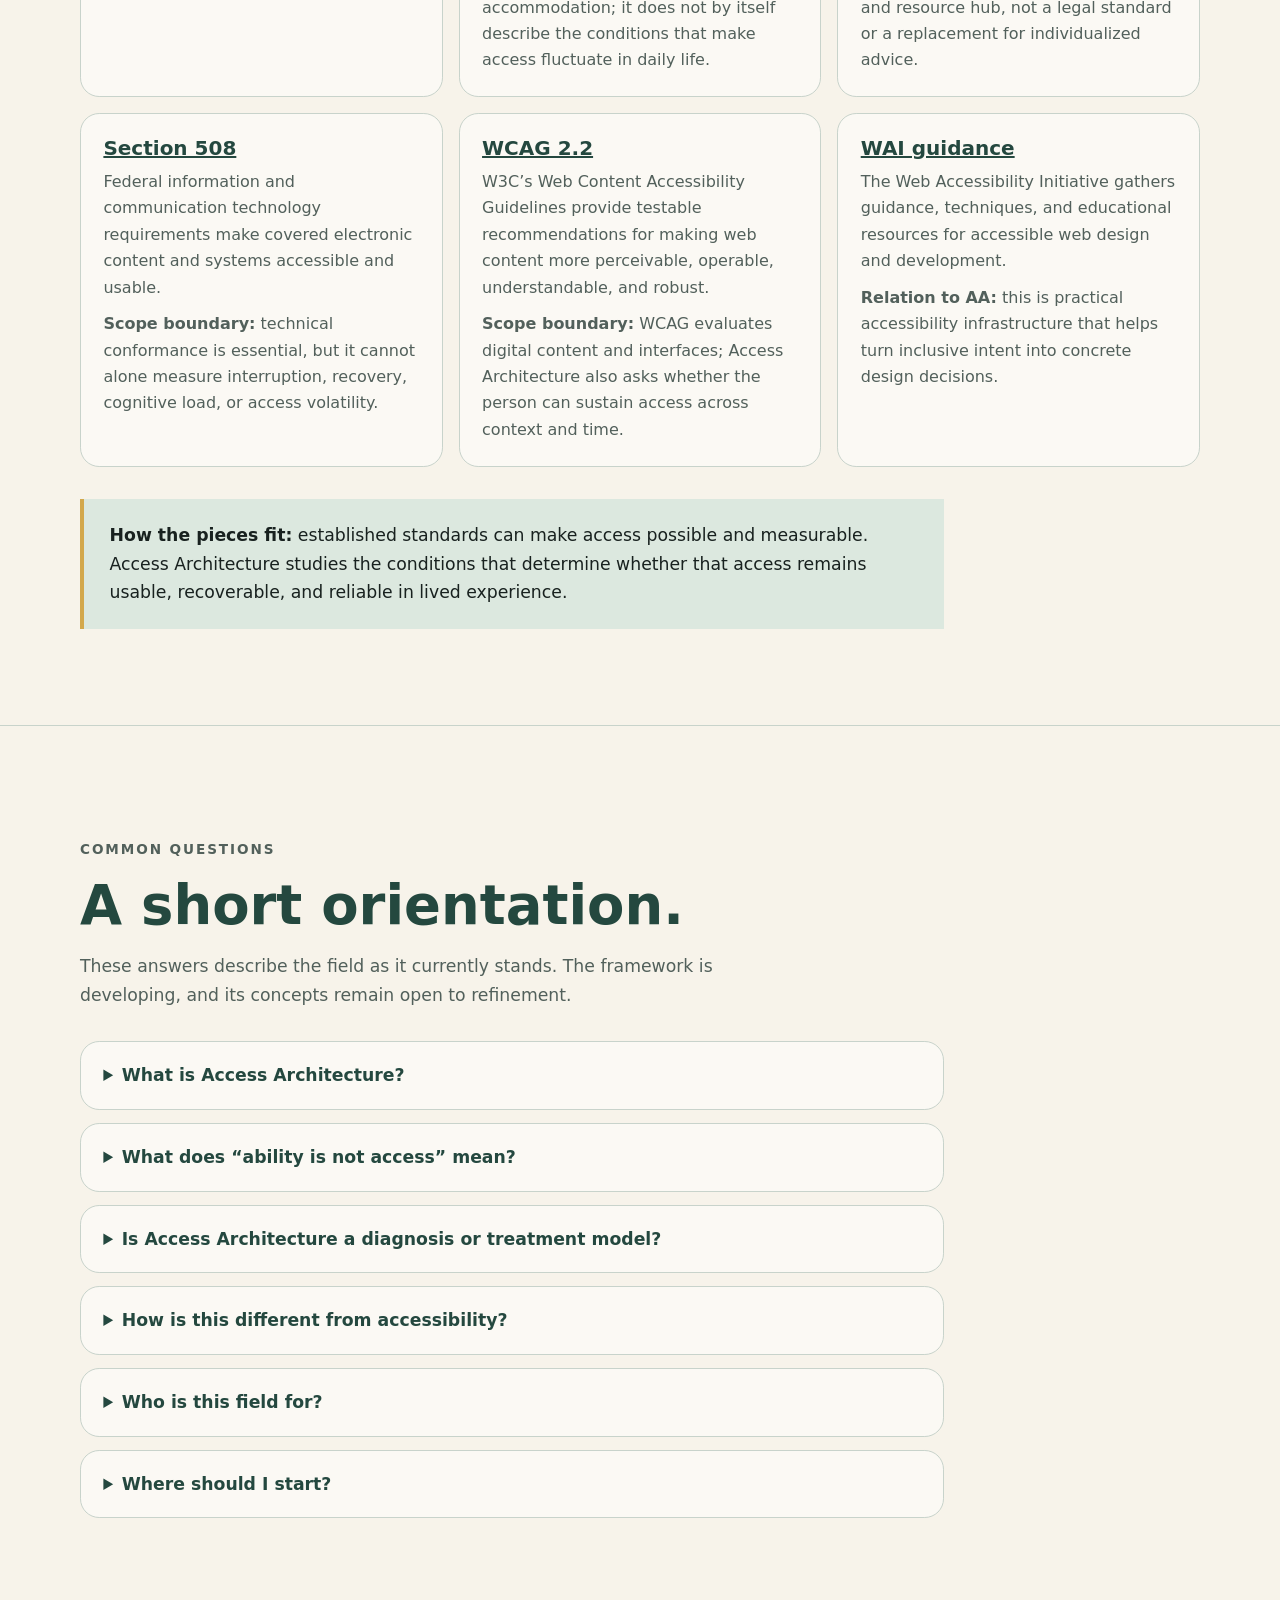
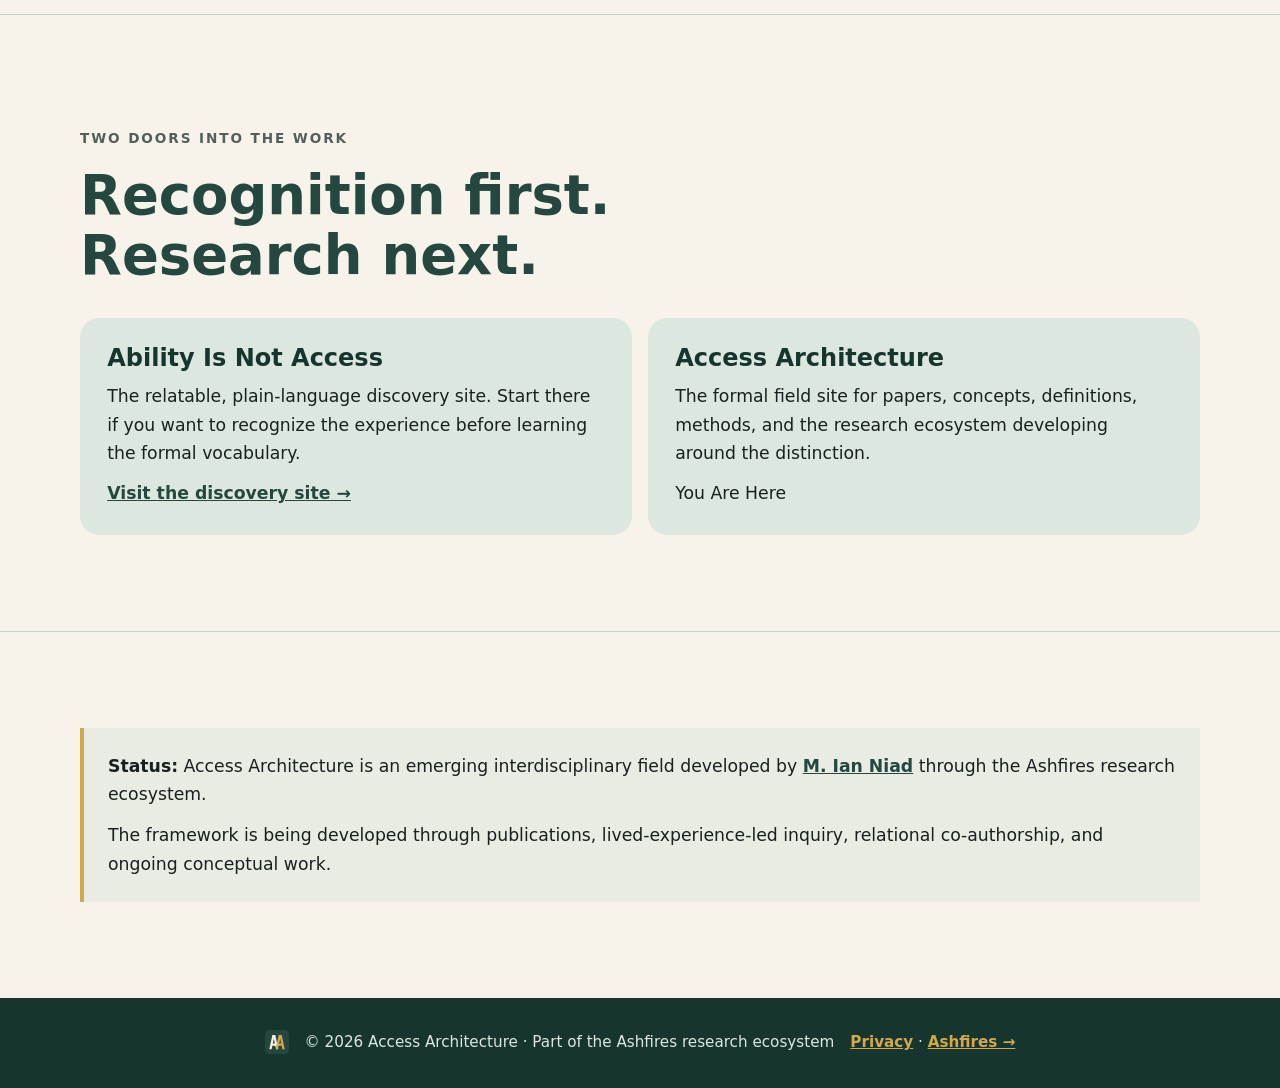
==== commit 63b9cc90: "1" ====
--- a/index.html
+++ b/index.html
@@ -137,7 +137,8 @@
 
     .nav-links a {
       color: var(--sage);
-      font-size: .95rem
+      font-size: .95rem;
+      text-align: center
     }
 
     .menu-toggle {
@@ -441,7 +442,7 @@
     footer>div {
       display: flex;
       flex-wrap: wrap;
-      justify-content: space-between;
+      justify-content: center;
       gap: 1rem
     }
 
@@ -778,8 +779,7 @@
     </section>
   </main>
   <footer>
-    <a class="footer-mark" href="index.html" aria-label="Access Architecture home"><img src="assets/favicon.svg" alt="Access Architecture" width="24" height="24" style="display:block;width:24px;height:24px;border-radius:4px"></a>
-    <div><span>© 2026 Access Architecture · Part of the Ashfires research ecosystem</span><span><a href="privacy.html">Privacy</a> · <a
+    <div><a class="footer-mark" href="index.html" aria-label="Access Architecture home"><img src="assets/favicon.svg" alt="Access Architecture" width="24" height="24" style="display:block;width:24px;height:24px;border-radius:4px"></a><span>© 2026 Access Architecture · Part of the Ashfires research ecosystem</span><span><a href="privacy.html">Privacy</a> · <a
         href="https://ashfires.com" target="_blank" rel="noopener noreferrer">Ashfires →</a></span></div>
   </footer>
   <script>
